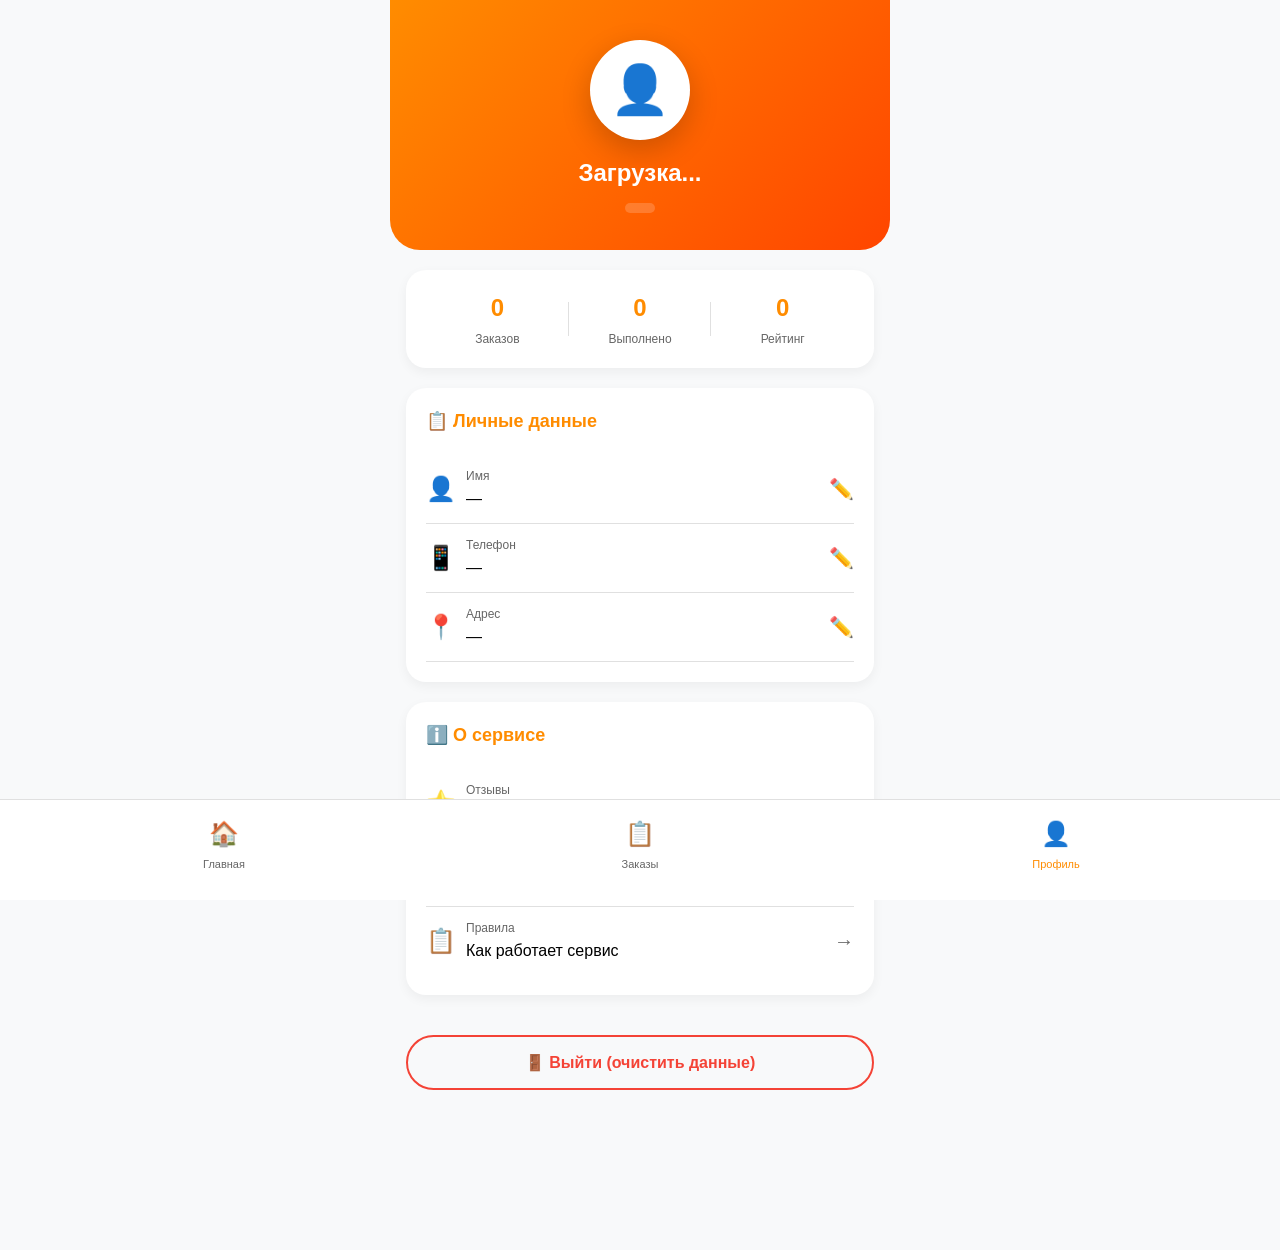
==== profile.html @ 03dd09f0 "Update profile.html" ====
<!DOCTYPE html>
<html lang="ru">
<head>
    <meta charset="UTF-8">
    <meta name="viewport" content="width=device-width, initial-scale=1.0, maximum-scale=1.0, user-scalable=no, viewport-fit=cover">
    <title>Профиль - УНЧ</title>
    
    <!-- PWA мета-теги -->
    <meta name="apple-mobile-web-app-capable" content="yes">
    <meta name="apple-mobile-web-app-status-bar-style" content="black-translucent">
    <meta name="theme-color" content="#FF8C00">
    
    <!-- Иконки -->
    <link rel="apple-touch-icon" href="icons/icon-192.png">
    <link rel="icon" type="image/png" sizes="192x192" href="icons/icon-192.png">
    
    <!-- Стили -->
    <link rel="stylesheet" href="css/style.css">
    
    <style>
        .profile-header {
            background: linear-gradient(135deg, var(--primary), var(--primary-dark));
            color: white;
            padding: 40px 20px 30px;
            text-align: center;
            margin: -16px -16px 20px -16px;
            border-bottom-left-radius: 30px;
            border-bottom-right-radius: 30px;
        }
        
        .profile-avatar-large {
            width: 100px;
            height: 100px;
            background: white;
            border-radius: 50%;
            display: flex;
            align-items: center;
            justify-content: center;
            font-size: 48px;
            margin: 0 auto 15px;
            box-shadow: 0 10px 30px rgba(0,0,0,0.2);
            color: var(--primary);
            font-weight: bold;
        }
        
        .profile-name-large {
            font-size: 24px;
            font-weight: 700;
            margin-bottom: 5px;
        }
        
        .profile-id-large {
            font-size: 16px;
            opacity: 0.9;
            background: rgba(255,255,255,0.2);
            display: inline-block;
            padding: 5px 15px;
            border-radius: 30px;
        }
        
        .profile-stats {
            display: flex;
            background: var(--card);
            border-radius: 20px;
            padding: 20px;
            margin: 20px 0;
            box-shadow: 0 4px 12px rgba(0,0,0,0.05);
        }
        
        .stat-item {
            flex: 1;
            text-align: center;
            position: relative;
        }
        
        .stat-item:not(:last-child)::after {
            content: '';
            position: absolute;
            right: 0;
            top: 20%;
            height: 60%;
            width: 1px;
            background: var(--border);
        }
        
        .stat-value {
            font-size: 24px;
            font-weight: 700;
            color: var(--primary);
            margin-bottom: 4px;
        }
        
        .stat-label {
            font-size: 12px;
            color: var(--text-secondary);
        }
        
        .info-section {
            background: var(--card);
            border-radius: 20px;
            padding: 20px;
            margin: 20px 0;
            box-shadow: 0 4px 12px rgba(0,0,0,0.05);
        }
        
        .section-title {
            font-size: 18px;
            font-weight: 600;
            margin-bottom: 20px;
            display: flex;
            align-items: center;
            gap: 8px;
            color: var(--primary);
        }
        
        .info-row {
            display: flex;
            align-items: center;
            padding: 12px 0;
            border-bottom: 1px solid var(--border);
            cursor: pointer;
            transition: background 0.2s;
        }
        
        .info-row:hover {
            background: rgba(255, 140, 0, 0.05);
        }
        
        .info-row:last-child {
            border-bottom: none;
        }
        
        .info-icon {
            width: 40px;
            font-size: 24px;
        }
        
        .info-content {
            flex: 1;
        }
        
        .info-label {
            font-size: 12px;
            color: var(--text-secondary);
            margin-bottom: 2px;
        }
        
        .info-value {
            font-size: 16px;
            font-weight: 500;
        }
        
        .info-arrow {
            color: var(--text-secondary);
            font-size: 20px;
            width: 30px;
            text-align: right;
        }
        
        .edit-input {
            display: none;
            margin-top: 15px;
            padding: 15px;
            background: rgba(255, 140, 0, 0.05);
            border-radius: 16px;
            animation: slideDown 0.3s;
        }
        
        .edit-input.active {
            display: block;
        }
        
        @keyframes slideDown {
            from { opacity: 0; transform: translateY(-10px); }
            to { opacity: 1; transform: translateY(0); }
        }
        
        .save-button {
            background: var(--primary);
            color: white;
            border: none;
            padding: 14px;
            border-radius: 16px;
            font-size: 16px;
            font-weight: 600;
            width: 100%;
            margin-top: 15px;
            cursor: pointer;
            transition: transform 0.2s;
        }
        
        .save-button:hover {
            transform: scale(1.02);
        }
        
        .save-button:active {
            transform: scale(0.98);
        }
        
        .save-button:disabled {
            opacity: 0.7;
            cursor: not-allowed;
        }
        
        .logout-button {
            background: transparent;
            color: #f44336;
            border: 2px solid #f44336;
            padding: 16px;
            border-radius: 30px;
            font-size: 16px;
            font-weight: 600;
            width: 100%;
            margin: 20px 0 80px;
            cursor: pointer;
            transition: all 0.2s;
        }
        
        .logout-button:hover {
            background: rgba(244, 67, 54, 0.1);
        }
        
        .logout-button:active {
            transform: scale(0.98);
        }
        
        .phone-note {
            font-size: 12px;
            color: var(--text-secondary);
            margin-top: 5px;
        }
        
        .success-message {
            background: #4CAF50;
            color: white;
            padding: 10px;
            border-radius: 12px;
            text-align: center;
            margin-top: 10px;
            animation: fadeIn 0.3s;
        }
        
        @keyframes fadeIn {
            from { opacity: 0; }
            to { opacity: 1; }
        }
    </style>
</head>
<body>
    <div class="app">
        <!-- Шапка профиля -->
        <div class="profile-header">
            <div class="profile-avatar-large" id="profileAvatarLarge">👤</div>
            <div class="profile-name-large" id="profileNameLarge">Загрузка...</div>
            <div class="profile-id-large" id="profileIdLarge"></div>
        </div>

        <!-- Статистика -->
        <div class="profile-stats">
            <div class="stat-item">
                <div class="stat-value" id="statOrders">0</div>
                <div class="stat-label">Заказов</div>
            </div>
            <div class="stat-item">
                <div class="stat-value" id="statCompleted">0</div>
                <div class="stat-label">Выполнено</div>
            </div>
            <div class="stat-item">
                <div class="stat-value" id="statRating">0</div>
                <div class="stat-label">Рейтинг</div>
            </div>
        </div>

        <!-- Личные данные -->
        <div class="info-section">
            <div class="section-title">
                <span>📋 Личные данные</span>
            </div>
            
            <!-- Имя -->
            <div class="info-row" onclick="editField('name')">
                <div class="info-icon">👤</div>
                <div class="info-content">
                    <div class="info-label">Имя</div>
                    <div class="info-value" id="displayName">—</div>
                </div>
                <div class="info-arrow">✏️</div>
            </div>
            <div class="edit-input" id="editName">
                <input type="text" class="form-input" id="inputName" placeholder="Введите имя">
                <div class="phone-note">Минимум 2 символа</div>
                <button class="save-button" onclick="saveField('name')">💾 Сохранить</button>
            </div>
            
            <!-- Телефон -->
            <div class="info-row" onclick="editField('phone')">
                <div class="info-icon">📱</div>
                <div class="info-content">
                    <div class="info-label">Телефон</div>
                    <div class="info-value" id="displayPhone">—</div>
                </div>
                <div class="info-arrow">✏️</div>
            </div>
            <div class="edit-input" id="editPhone">
                <input type="tel" class="form-input" id="inputPhone" placeholder="+7 (999) 123-45-67" oninput="formatPhone(this)">
                <div class="phone-note">10-11 цифр</div>
                <button class="save-button" onclick="saveField('phone')">💾 Сохранить</button>
            </div>
            
            <!-- Адрес -->
            <div class="info-row" onclick="editField('address')">
                <div class="info-icon">📍</div>
                <div class="info-content">
                    <div class="info-label">Адрес</div>
                    <div class="info-value" id="displayAddress">—</div>
                </div>
                <div class="info-arrow">✏️</div>
            </div>
            <div class="edit-input" id="editAddress">
                <input type="text" class="form-input" id="inputAddress" placeholder="12, 3, 4, 567">
                <div class="phone-note">дом, подъезд, этаж, квартира</div>
                <button class="save-button" onclick="saveField('address')">💾 Сохранить</button>
            </div>
        </div>

        <!-- Информация о сервисе -->
        <div class="info-section">
            <div class="section-title">
                <span>ℹ️ О сервисе</span>
            </div>
            
            <div class="info-row" onclick="window.location.href='reviews.html'">
                <div class="info-icon">⭐</div>
                <div class="info-content">
                    <div class="info-label">Отзывы</div>
                    <div class="info-value">Посмотреть отзывы клиентов</div>
                </div>
                <div class="info-arrow">→</div>
            </div>
            
            <div class="info-row" onclick="openSupport()">
                <div class="info-icon">📞</div>
                <div class="info-content">
                    <div class="info-label">Поддержка</div>
                    <div class="info-value">@ваш_админ</div>
                </div>
                <div class="info-arrow">→</div>
            </div>
            
            <div class="info-row" onclick="openRules()">
                <div class="info-icon">📋</div>
                <div class="info-content">
                    <div class="info-label">Правила</div>
                    <div class="info-value">Как работает сервис</div>
                </div>
                <div class="info-arrow">→</div>
            </div>
        </div>

        <!-- Кнопка выхода -->
        <button class="logout-button" onclick="logout()">
            🚪 Выйти (очистить данные)
        </button>
    </div>

    <!-- Нижняя навигация -->
    <div class="bottom-nav">
        <div class="nav-item" onclick="window.location.href='index.html'">
            <span class="nav-icon">🏠</span>
            <span class="nav-text">Главная</span>
        </div>
        <div class="nav-item" onclick="window.location.href='orders.html'">
            <span class="nav-icon">📋</span>
            <span class="nav-text">Заказы</span>
        </div>
        <div class="nav-item active" onclick="window.location.href='profile.html'">
            <span class="nav-icon">👤</span>
            <span class="nav-text">Профиль</span>
        </div>
    </div>

    <!-- Telegram WebApp -->
    <script src="https://telegram.org/js/telegram-web-app.js"></script>
    
    <!-- Скрипты -->
    <script src="js/db.js"></script>
    <script src="js/api.js"></script>
    <script>
        let userData = null;
        let editingField = null;

        // Инициализация Telegram
        const tg = window.Telegram?.WebApp;
        if (tg) {
            tg.expand();
            tg.ready();
        }

        // Загрузка при старте
        document.addEventListener('DOMContentLoaded', async () => {
            await loadUserData();
            await loadStats();
            updateUI();
        });

        async function loadUserData() {
            userData = await DB.getUser();
            
            if (!userData && tg?.initDataUnsafe?.user) {
                const tgUser = tg.initDataUnsafe.user;
                userData = {
                    user_id: tgUser.id,
                    name: tgUser.first_name + (tgUser.last_name ? ' ' + tgUser.last_name : ''),
                    username: tgUser.username,
                    phone: '',
                    address: '',
                    short_id: generateShortId()
                };
                await DB.saveUser(userData);
            }
        }

        function generateShortId() {
            const chars = 'ABCDEFGHIJKLMNOPQRSTUVWXYZ0123456789';
            let result = '';
            for (let i = 0; i < 4; i++) {
                result += chars.charAt(Math.floor(Math.random() * chars.length));
            }
            return result;
        }

        async function loadStats() {
            if (!userData) return;
            
            try {
                const orders = await API.getOrders(userData.user_id) || [];
                const completed = orders.filter(o => o.status === 'выполнен').length;
                
                document.getElementById('statOrders').textContent = orders.length;
                document.getElementById('statCompleted').textContent = completed;
                document.getElementById('statRating').textContent = '5.0';
            } catch (error) {
                console.error('Ошибка загрузки статистики:', error);
            }
        }

        function updateUI() {
            if (!userData) return;
            
            document.getElementById('profileNameLarge').textContent = userData.name || 'Пользователь';
            document.getElementById('profileIdLarge').textContent = userData.short_id ? `ID: ${userData.short_id}` : '';
            
            if (userData.name) {
                const words = userData.name.split(' ');
                let initials = '';
                for (let i = 0; i < Math.min(2, words.length); i++) {
                    if (words[i][0]) initials += words[i][0].toUpperCase();
                }
                document.getElementById('profileAvatarLarge').textContent = initials || '👤';
            }
            
            document.getElementById('displayName').textContent = userData.name || 'Не указано';
            document.getElementById('displayPhone').textContent = userData.phone || 'Не указано';
            document.getElementById('displayAddress').textContent = userData.address || 'Не указано';
            
            document.getElementById('inputName').value = userData.name || '';
            document.getElementById('inputPhone').value = userData.phone || '';
            document.getElementById('inputAddress').value = userData.address || '';
        }

        function editField(field) {
            if (editingField) {
                document.getElementById(`edit${capitalize(editingField)}`).classList.remove('active');
            }
            
            editingField = field;
            document.getElementById(`edit${capitalize(field)}`).classList.add('active');
        }

        function capitalize(str) {
            return str.charAt(0).toUpperCase() + str.slice(1);
        }

        async function saveField(field) {
            const input = document.getElementById(`input${capitalize(field)}`);
            const newValue = input.value.trim();
            
            // Валидация
            if (field === 'name' && newValue.length < 2) {
                alert('Имя должно содержать минимум 2 символа');
                return;
            }
            
            if (field === 'phone' && newValue) {
                const digits = newValue.replace(/\D/g, '');
                if (digits.length < 10) {
                    alert('Телефон должен содержать 10-11 цифр');
                    return;
                }
            }
            
            // Блокируем кнопку
            const saveButton = event.target;
            const originalText = saveButton.textContent;
            saveButton.textContent = '⏳ Сохранение...';
            saveButton.disabled = true;
            
            try {
                // Обновляем данные
                userData[field] = newValue;
                
                // Сохраняем в локальную БД
                await DB.saveUser(userData);
                
                // Пытаемся отправить на сервер (не ждем)
                API.updateUser(userData.user_id, {[field]: newValue})
                    .catch(e => console.log('Сервер недоступен'));
                
                // Показываем успех
                saveButton.textContent = '✅ Сохранено!';
                
                // Закрываем поле через секунду
                setTimeout(() => {
                    document.getElementById(`edit${capitalize(field)}`).classList.remove('active');
                    editingField = null;
                    updateUI();
                }, 1000);
                
            } catch (error) {
                console.error('Ошибка сохранения:', error);
                saveButton.textContent = '❌ Ошибка';
                
                setTimeout(() => {
                    saveButton.textContent = originalText;
                    saveButton.disabled = false;
                }, 2000);
            }
        }

        function formatPhone(input) {
            let value = input.value.replace(/\D/g, '');
            if (value.length > 0) {
                if (value.length <= 1) {
                    value = '+7';
                } else if (value.length <= 4) {
                    value = '+7 (' + value.slice(1, 4);
                } else if (value.length <= 7) {
                    value = '+7 (' + value.slice(1, 4) + ') ' + value.slice(4, 7);
                } else if (value.length <= 9) {
                    value = '+7 (' + value.slice(1, 4) + ') ' + value.slice(4, 7) + '-' + value.slice(7, 9);
                } else {
                    value = '+7 (' + value.slice(1, 4) + ') ' + value.slice(4, 7) + '-' + value.slice(7, 9) + '-' + value.slice(9, 11);
                }
                input.value = value;
            }
        }

        function openSupport() {
            alert('Поддержка: @ваш_админ');
        }

        function openRules() {
            alert('📋 Правила сервиса:\n\n' +
                  '• Заказы принимаются за 10 минут до времени\n' +
                  '• Минимальное время на подготовку - 10 минут\n' +
                  '• Отмена заказа - напишите @ваш_админ\n' +
                  '• Оплата после выполнения\n' +
                  '• Часы работы: будни 20:00-23:30, выходные 19:00-01:00');
        }

        async function logout() {
            if (confirm('Очистить все данные?')) {
                await DB.saveUser(null);
                window.location.href = 'index.html';
            }
        }
    </script>
</body>
</html>
---- css/style.css ----
* {
    margin: 0;
    padding: 0;
    box-sizing: border-box;
}

:root {
    --primary: #FF8C00;
    --primary-dark: #FF4500;
    --bg: #f8f9fa;
    --card: #ffffff;
    --text: #000000;
    --text-secondary: #666666;
    --border: #e0e0e0;
}

body {
    font-family: -apple-system, BlinkMacSystemFont, 'Segoe UI', Roboto, Helvetica, Arial, sans-serif;
    background: var(--bg);
    color: var(--text);
    -webkit-font-smoothing: antialiased;
    -moz-osx-font-smoothing: grayscale;
    line-height: 1.5;
}

.app {
    max-width: 500px;
    margin: 0 auto;
    padding: 16px;
    padding-bottom: 80px;
    min-height: 100vh;
}

/* Шапка */
.header {
    display: flex;
    justify-content: space-between;
    align-items: center;
    margin-bottom: 20px;
}

.header-title {
    font-size: 28px;
    font-weight: 700;
    background: linear-gradient(135deg, var(--primary), var(--primary-dark));
    -webkit-background-clip: text;
    -webkit-text-fill-color: transparent;
}

.header-close {
    font-size: 24px;
    color: var(--text-secondary);
    padding: 8px;
    cursor: pointer;
}

/* Карточка профиля */
.profile-card {
    background: var(--card);
    border-radius: 20px;
    padding: 16px;
    margin-bottom: 20px;
    display: flex;
    align-items: center;
    gap: 16px;
    box-shadow: 0 4px 12px rgba(0,0,0,0.05);
    cursor: pointer;
    transition: transform 0.2s;
}

.profile-card:active {
    transform: scale(0.99);
}

.profile-avatar {
    width: 56px;
    height: 56px;
    background: linear-gradient(135deg, var(--primary), var(--primary-dark));
    border-radius: 50%;
    display: flex;
    align-items: center;
    justify-content: center;
    font-size: 28px;
    color: white;
}

.profile-info {
    flex: 1;
}

.profile-name {
    font-size: 18px;
    font-weight: 600;
    margin-bottom: 4px;
}

.profile-phone {
    font-size: 14px;
    color: var(--text-secondary);
}

.profile-arrow {
    font-size: 24px;
    color: var(--text-secondary);
}

/* Баланс */
.balance-card {
    background: linear-gradient(135deg, var(--primary), var(--primary-dark));
    border-radius: 20px;
    padding: 20px;
    margin-bottom: 20px;
    display: flex;
    justify-content: space-around;
    color: white;
    box-shadow: 0 8px 20px rgba(255, 140, 0, 0.3);
}

.balance-item {
    text-align: center;
}

.balance-label {
    font-size: 13px;
    opacity: 0.9;
    margin-bottom: 4px;
}

.balance-value {
    font-size: 24px;
    font-weight: 700;
}

/* Главная кнопка */
.main-button {
    width: 100%;
    background: linear-gradient(135deg, var(--primary), var(--primary-dark));
    color: white;
    border: none;
    border-radius: 30px;
    padding: 20px;
    font-size: 20px;
    font-weight: 700;
    display: flex;
    align-items: center;
    justify-content: center;
    gap: 12px;
    margin-bottom: 20px;
    cursor: pointer;
    box-shadow: 0 8px 20px rgba(255, 140, 0, 0.3);
    transition: transform 0.2s;
}

.main-button:active {
    transform: scale(0.98);
}

.main-button-icon {
    font-size: 28px;
}

/* Сетка меню */
.menu-grid {
    display: grid;
    grid-template-columns: repeat(3, 1fr);
    gap: 12px;
    margin-bottom: 20px;
}

.menu-item {
    background: var(--card);
    padding: 20px 8px;
    border-radius: 16px;
    text-align: center;
    box-shadow: 0 4px 12px rgba(0,0,0,0.05);
    cursor: pointer;
    transition: all 0.2s;
    position: relative;
}

.menu-item:active {
    transform: scale(0.96);
    background: rgba(255, 140, 0, 0.05);
}

.menu-icon {
    font-size: 28px;
    display: block;
    margin-bottom: 8px;
}

.menu-text {
    font-size: 13px;
    font-weight: 500;
}

.menu-badge {
    position: absolute;
    top: 8px;
    right: 8px;
    background: var(--primary-dark);
    color: white;
    font-size: 11px;
    padding: 2px 6px;
    border-radius: 12px;
    min-width: 20px;
}

.menu-rating {
    position: absolute;
    top: 8px;
    right: 8px;
    background: #FFD700;
    color: #000;
    font-size: 11px;
    font-weight: 700;
    padding: 2px 6px;
    border-radius: 12px;
}

/* Информационная карточка */
.info-card {
    background: var(--card);
    border-radius: 20px;
    padding: 16px;
    box-shadow: 0 4px 12px rgba(0,0,0,0.05);
}

.info-row {
    display: flex;
    justify-content: space-between;
    padding: 12px 0;
    border-bottom: 1px solid var(--border);
}

.info-row:last-child {
    border-bottom: none;
}

.info-price {
    font-weight: 600;
    color: var(--primary);
}

/* Нижняя навигация */
.bottom-nav {
    position: fixed;
    bottom: 0;
    left: 0;
    right: 0;
    background: var(--card);
    display: flex;
    padding: 8px 16px 20px;
    border-top: 1px solid var(--border);
    backdrop-filter: blur(10px);
    z-index: 100;
}

.nav-item {
    flex: 1;
    display: flex;
    flex-direction: column;
    align-items: center;
    gap: 4px;
    color: var(--text-secondary);
    font-size: 11px;
    cursor: pointer;
    padding: 8px 0;
}

.nav-item.active {
    color: var(--primary);
}

.nav-icon {
    font-size: 24px;
}

/* Баннер установки */
.install-banner {
    position: fixed;
    bottom: 80px;
    left: 16px;
    right: 16px;
    background: var(--card);
    border-radius: 30px;
    padding: 16px;
    box-shadow: 0 8px 30px rgba(0,0,0,0.2);
    display: flex;
    align-items: center;
    gap: 12px;
    z-index: 1000;
    animation: slideUp 0.3s;
    border: 1px solid var(--border);
}

.install-icon {
    width: 50px;
    height: 50px;
    background: linear-gradient(135deg, var(--primary), var(--primary-dark));
    border-radius: 12px;
    display: flex;
    align-items: center;
    justify-content: center;
    font-size: 28px;
    color: white;
}

.install-text {
    flex: 1;
}

.install-title {
    font-weight: 600;
    margin-bottom: 2px;
}

.install-subtitle {
    font-size: 12px;
    color: var(--text-secondary);
}

.install-button {
    background: var(--primary);
    color: white;
    border: none;
    padding: 10px 20px;
    border-radius: 30px;
    font-weight: 600;
    cursor: pointer;
}

/* Анимации */
@keyframes slideUp {
    from { transform: translateY(100px); opacity: 0; }
    to { transform: translateY(0); opacity: 1; }
}

@keyframes spin {
    to { transform: rotate(360deg); }
}

/* Загрузка */
.loading {
    text-align: center;
    padding: 40px;
    color: var(--text-secondary);
}

.spinner {
    width: 40px;
    height: 40px;
    border: 4px solid rgba(255, 140, 0, 0.1);
    border-top-color: var(--primary);
    border-radius: 50%;
    animation: spin 1s linear infinite;
    margin: 20px auto;
}

/* Формы */
.form-group {
    margin-bottom: 20px;
}

.form-label {
    display: block;
    font-size: 14px;
    font-weight: 600;
    margin-bottom: 8px;
    color: var(--text-secondary);
}

.form-input {
    width: 100%;
    padding: 16px;
    background: var(--card);
    border: 2px solid var(--border);
    border-radius: 16px;
    font-size: 16px;
    transition: border-color 0.2s;
}

.form-input:focus {
    outline: none;
    border-color: var(--primary);
}

/* Кнопки */
.button {
    width: 100%;
    padding: 18px;
    border: none;
    border-radius: 30px;
    font-size: 18px;
    font-weight: 600;
    margin: 10px 0;
    cursor: pointer;
    transition: transform 0.2s;
}

.button-primary {
    background: linear-gradient(135deg, var(--primary), var(--primary-dark));
    color: white;
    box-shadow: 0 8px 20px rgba(255, 140, 0, 0.3);
}

.button-primary:active {
    transform: scale(0.98);
}

.button-secondary {
    background: transparent;
    border: 2px solid var(--primary);
    color: var(--primary);
}

/* Карточки заказов */
.order-card {
    background: var(--card);
    border-radius: 20px;
    padding: 16px;
    margin-bottom: 12px;
    box-shadow: 0 4px 12px rgba(0,0,0,0.05);
    cursor: pointer;
}

.order-header {
    display: flex;
    justify-content: space-between;
    align-items: center;
    margin-bottom: 12px;
}

.order-number {
    font-size: 16px;
    font-weight: 700;
    color: var(--primary);
}

.order-status {
    padding: 4px 12px;
    border-radius: 30px;
    font-size: 12px;
    font-weight: 600;
}

.status-new {
    background: var(--primary);
    color: white;
}

.status-completed {
    background: #4CAF50;
    color: white;
}

.status-cancelled {
    background: #f44336;
    color: white;
}

.order-details {
    font-size: 14px;
    color: var(--text-secondary);
    line-height: 1.6;
}

.order-price {
    font-weight: 700;
    color: var(--primary);
}
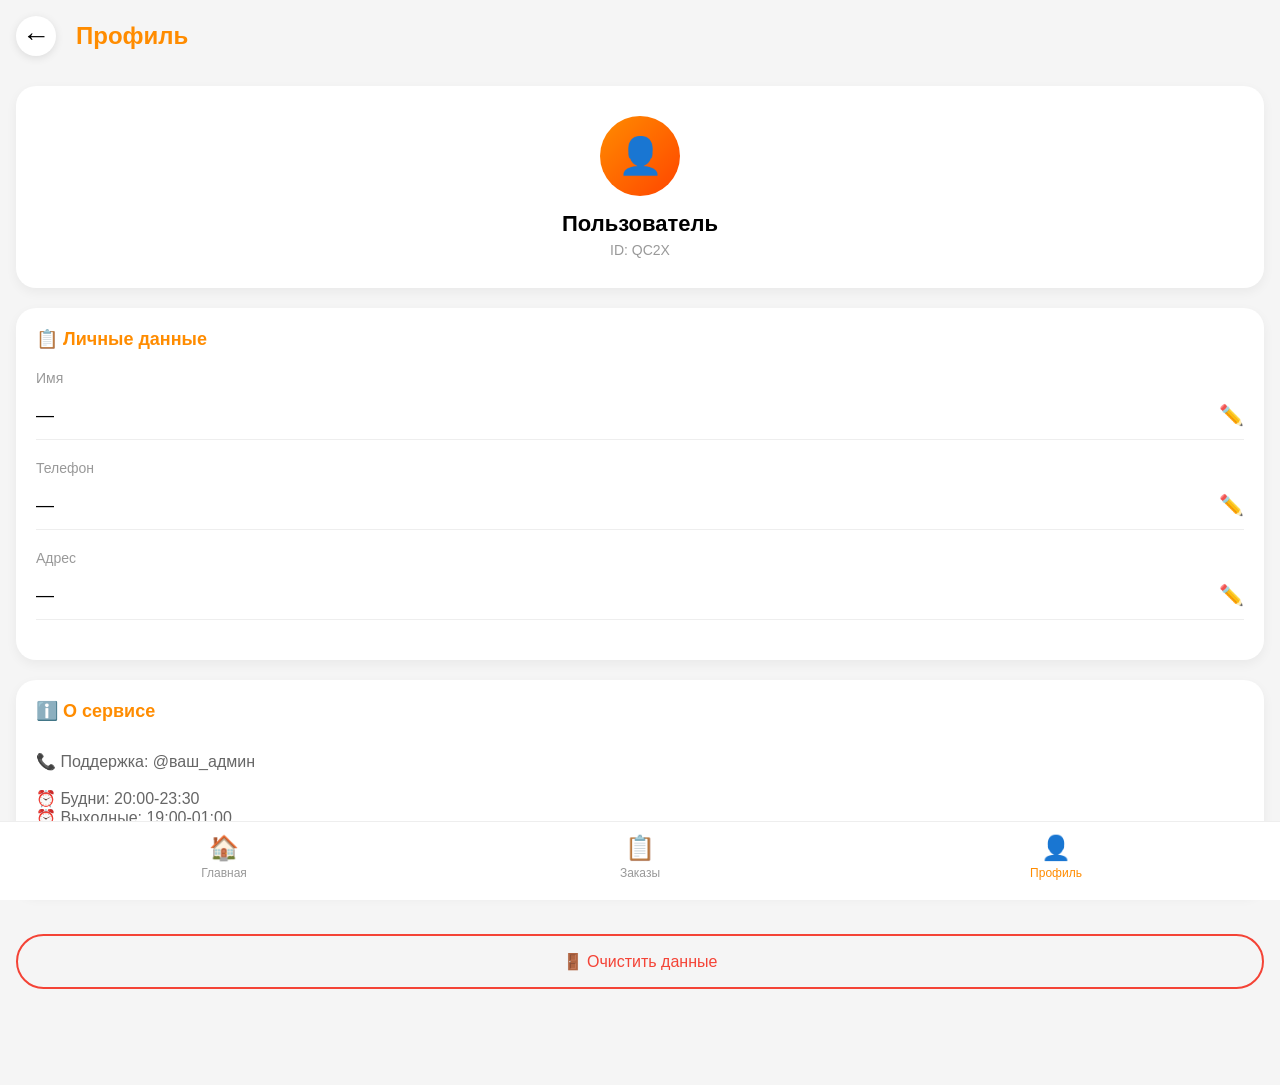
==== commit c32432fe: "Update profile.html" ====
--- a/profile.html
+++ b/profile.html
@@ -2,425 +2,315 @@
 <html lang="ru">
 <head>
     <meta charset="UTF-8">
-    <meta name="viewport" content="width=device-width, initial-scale=1.0, maximum-scale=1.0, user-scalable=no, viewport-fit=cover">
+    <meta name="viewport" content="width=device-width, initial-scale=1.0, maximum-scale=1.0, user-scalable=no">
     <title>Профиль - УНЧ</title>
-    
-    <!-- PWA мета-теги -->
-    <meta name="apple-mobile-web-app-capable" content="yes">
-    <meta name="apple-mobile-web-app-status-bar-style" content="black-translucent">
-    <meta name="theme-color" content="#FF8C00">
-    
-    <!-- Иконки -->
-    <link rel="apple-touch-icon" href="icons/icon-192.png">
-    <link rel="icon" type="image/png" sizes="192x192" href="icons/icon-192.png">
-    
-    <!-- Стили -->
-    <link rel="stylesheet" href="css/style.css">
-    
     <style>
-        .profile-header {
-            background: linear-gradient(135deg, var(--primary), var(--primary-dark));
-            color: white;
-            padding: 40px 20px 30px;
+        * {
+            margin: 0;
+            padding: 0;
+            box-sizing: border-box;
+        }
+        
+        body {
+            font-family: -apple-system, BlinkMacSystemFont, 'Segoe UI', Roboto, sans-serif;
+            background: #f5f5f5;
+            padding: 16px;
+        }
+        
+        .header {
+            display: flex;
+            align-items: center;
+            gap: 20px;
+            margin-bottom: 30px;
+        }
+        
+        .back-button {
+            font-size: 28px;
+            cursor: pointer;
+            width: 40px;
+            height: 40px;
+            display: flex;
+            align-items: center;
+            justify-content: center;
+            background: white;
+            border-radius: 50%;
+            box-shadow: 0 2px 8px rgba(0,0,0,0.1);
+        }
+        
+        .header-title {
+            font-size: 24px;
+            font-weight: 600;
+            color: #FF8C00;
+        }
+        
+        .profile-card {
+            background: white;
+            border-radius: 20px;
+            padding: 30px 20px;
             text-align: center;
-            margin: -16px -16px 20px -16px;
-            border-bottom-left-radius: 30px;
-            border-bottom-right-radius: 30px;
-        }
-        
-        .profile-avatar-large {
-            width: 100px;
-            height: 100px;
-            background: white;
+            margin-bottom: 20px;
+            box-shadow: 0 4px 12px rgba(0,0,0,0.05);
+        }
+        
+        .avatar {
+            width: 80px;
+            height: 80px;
+            background: linear-gradient(135deg, #FF8C00, #FF4500);
             border-radius: 50%;
             display: flex;
             align-items: center;
             justify-content: center;
-            font-size: 48px;
+            font-size: 36px;
+            color: white;
             margin: 0 auto 15px;
-            box-shadow: 0 10px 30px rgba(0,0,0,0.2);
-            color: var(--primary);
-            font-weight: bold;
-        }
-        
-        .profile-name-large {
-            font-size: 24px;
-            font-weight: 700;
+        }
+        
+        .name {
+            font-size: 22px;
+            font-weight: 600;
             margin-bottom: 5px;
         }
         
-        .profile-id-large {
-            font-size: 16px;
-            opacity: 0.9;
-            background: rgba(255,255,255,0.2);
-            display: inline-block;
-            padding: 5px 15px;
-            border-radius: 30px;
-        }
-        
-        .profile-stats {
-            display: flex;
-            background: var(--card);
+        .id {
+            color: #999;
+            font-size: 14px;
+        }
+        
+        .section {
+            background: white;
             border-radius: 20px;
             padding: 20px;
-            margin: 20px 0;
-            box-shadow: 0 4px 12px rgba(0,0,0,0.05);
-        }
-        
-        .stat-item {
-            flex: 1;
-            text-align: center;
-            position: relative;
-        }
-        
-        .stat-item:not(:last-child)::after {
-            content: '';
-            position: absolute;
-            right: 0;
-            top: 20%;
-            height: 60%;
-            width: 1px;
-            background: var(--border);
-        }
-        
-        .stat-value {
-            font-size: 24px;
-            font-weight: 700;
-            color: var(--primary);
-            margin-bottom: 4px;
-        }
-        
-        .stat-label {
-            font-size: 12px;
-            color: var(--text-secondary);
-        }
-        
-        .info-section {
-            background: var(--card);
-            border-radius: 20px;
-            padding: 20px;
-            margin: 20px 0;
+            margin-bottom: 20px;
             box-shadow: 0 4px 12px rgba(0,0,0,0.05);
         }
         
         .section-title {
             font-size: 18px;
             font-weight: 600;
+            color: #FF8C00;
             margin-bottom: 20px;
+        }
+        
+        .field {
+            margin-bottom: 20px;
+        }
+        
+        .field-label {
+            font-size: 14px;
+            color: #999;
+            margin-bottom: 5px;
+        }
+        
+        .field-value {
+            font-size: 18px;
+            font-weight: 500;
             display: flex;
-            align-items: center;
-            gap: 8px;
-            color: var(--primary);
-        }
-        
-        .info-row {
-            display: flex;
+            justify-content: space-between;
             align-items: center;
             padding: 12px 0;
-            border-bottom: 1px solid var(--border);
+            border-bottom: 1px solid #eee;
             cursor: pointer;
-            transition: background 0.2s;
-        }
-        
-        .info-row:hover {
-            background: rgba(255, 140, 0, 0.05);
-        }
-        
-        .info-row:last-child {
-            border-bottom: none;
-        }
-        
-        .info-icon {
-            width: 40px;
-            font-size: 24px;
-        }
-        
-        .info-content {
-            flex: 1;
-        }
-        
-        .info-label {
-            font-size: 12px;
-            color: var(--text-secondary);
-            margin-bottom: 2px;
-        }
-        
-        .info-value {
-            font-size: 16px;
-            font-weight: 500;
-        }
-        
-        .info-arrow {
-            color: var(--text-secondary);
+        }
+        
+        .field-value:active {
+            background: rgba(255,140,0,0.05);
+        }
+        
+        .edit-icon {
+            color: #FF8C00;
             font-size: 20px;
-            width: 30px;
-            text-align: right;
-        }
-        
-        .edit-input {
+        }
+        
+        .edit-form {
             display: none;
             margin-top: 15px;
             padding: 15px;
-            background: rgba(255, 140, 0, 0.05);
+            background: #f9f9f9;
             border-radius: 16px;
-            animation: slideDown 0.3s;
-        }
-        
-        .edit-input.active {
+        }
+        
+        .edit-form.active {
             display: block;
         }
         
-        @keyframes slideDown {
-            from { opacity: 0; transform: translateY(-10px); }
-            to { opacity: 1; transform: translateY(0); }
-        }
-        
-        .save-button {
-            background: var(--primary);
+        input {
+            width: 100%;
+            padding: 15px;
+            border: 2px solid #ddd;
+            border-radius: 12px;
+            font-size: 16px;
+            margin-bottom: 15px;
+        }
+        
+        input:focus {
+            outline: none;
+            border-color: #FF8C00;
+        }
+        
+        .save-btn {
+            width: 100%;
+            padding: 15px;
+            background: #FF8C00;
             color: white;
             border: none;
-            padding: 14px;
-            border-radius: 16px;
+            border-radius: 12px;
             font-size: 16px;
             font-weight: 600;
-            width: 100%;
-            margin-top: 15px;
             cursor: pointer;
-            transition: transform 0.2s;
-        }
-        
-        .save-button:hover {
-            transform: scale(1.02);
-        }
-        
-        .save-button:active {
+        }
+        
+        .save-btn:active {
             transform: scale(0.98);
         }
         
-        .save-button:disabled {
-            opacity: 0.7;
+        .save-btn:disabled {
+            opacity: 0.5;
             cursor: not-allowed;
         }
         
-        .logout-button {
-            background: transparent;
-            color: #f44336;
-            border: 2px solid #f44336;
-            padding: 16px;
-            border-radius: 30px;
-            font-size: 16px;
-            font-weight: 600;
-            width: 100%;
-            margin: 20px 0 80px;
-            cursor: pointer;
-            transition: all 0.2s;
-        }
-        
-        .logout-button:hover {
-            background: rgba(244, 67, 54, 0.1);
-        }
-        
-        .logout-button:active {
-            transform: scale(0.98);
-        }
-        
-        .phone-note {
+        .bottom-nav {
+            position: fixed;
+            bottom: 0;
+            left: 0;
+            right: 0;
+            background: white;
+            display: flex;
+            padding: 12px 16px 20px;
+            border-top: 1px solid #eee;
+        }
+        
+        .nav-item {
+            flex: 1;
+            text-align: center;
+            color: #999;
+            text-decoration: none;
             font-size: 12px;
-            color: var(--text-secondary);
-            margin-top: 5px;
-        }
-        
-        .success-message {
-            background: #4CAF50;
-            color: white;
-            padding: 10px;
-            border-radius: 12px;
-            text-align: center;
-            margin-top: 10px;
-            animation: fadeIn 0.3s;
-        }
-        
-        @keyframes fadeIn {
-            from { opacity: 0; }
-            to { opacity: 1; }
+        }
+        
+        .nav-item.active {
+            color: #FF8C00;
+        }
+        
+        .nav-icon {
+            font-size: 24px;
+            display: block;
+            margin-bottom: 4px;
         }
     </style>
 </head>
 <body>
-    <div class="app">
-        <!-- Шапка профиля -->
-        <div class="profile-header">
-            <div class="profile-avatar-large" id="profileAvatarLarge">👤</div>
-            <div class="profile-name-large" id="profileNameLarge">Загрузка...</div>
-            <div class="profile-id-large" id="profileIdLarge"></div>
-        </div>
-
-        <!-- Статистика -->
-        <div class="profile-stats">
-            <div class="stat-item">
-                <div class="stat-value" id="statOrders">0</div>
-                <div class="stat-label">Заказов</div>
-            </div>
-            <div class="stat-item">
-                <div class="stat-value" id="statCompleted">0</div>
-                <div class="stat-label">Выполнено</div>
-            </div>
-            <div class="stat-item">
-                <div class="stat-value" id="statRating">0</div>
-                <div class="stat-label">Рейтинг</div>
-            </div>
-        </div>
-
-        <!-- Личные данные -->
-        <div class="info-section">
-            <div class="section-title">
-                <span>📋 Личные данные</span>
-            </div>
-            
-            <!-- Имя -->
-            <div class="info-row" onclick="editField('name')">
-                <div class="info-icon">👤</div>
-                <div class="info-content">
-                    <div class="info-label">Имя</div>
-                    <div class="info-value" id="displayName">—</div>
-                </div>
-                <div class="info-arrow">✏️</div>
-            </div>
-            <div class="edit-input" id="editName">
-                <input type="text" class="form-input" id="inputName" placeholder="Введите имя">
-                <div class="phone-note">Минимум 2 символа</div>
-                <button class="save-button" onclick="saveField('name')">💾 Сохранить</button>
-            </div>
-            
-            <!-- Телефон -->
-            <div class="info-row" onclick="editField('phone')">
-                <div class="info-icon">📱</div>
-                <div class="info-content">
-                    <div class="info-label">Телефон</div>
-                    <div class="info-value" id="displayPhone">—</div>
-                </div>
-                <div class="info-arrow">✏️</div>
-            </div>
-            <div class="edit-input" id="editPhone">
-                <input type="tel" class="form-input" id="inputPhone" placeholder="+7 (999) 123-45-67" oninput="formatPhone(this)">
-                <div class="phone-note">10-11 цифр</div>
-                <button class="save-button" onclick="saveField('phone')">💾 Сохранить</button>
-            </div>
-            
-            <!-- Адрес -->
-            <div class="info-row" onclick="editField('address')">
-                <div class="info-icon">📍</div>
-                <div class="info-content">
-                    <div class="info-label">Адрес</div>
-                    <div class="info-value" id="displayAddress">—</div>
-                </div>
-                <div class="info-arrow">✏️</div>
-            </div>
-            <div class="edit-input" id="editAddress">
-                <input type="text" class="form-input" id="inputAddress" placeholder="12, 3, 4, 567">
-                <div class="phone-note">дом, подъезд, этаж, квартира</div>
-                <button class="save-button" onclick="saveField('address')">💾 Сохранить</button>
-            </div>
-        </div>
-
-        <!-- Информация о сервисе -->
-        <div class="info-section">
-            <div class="section-title">
-                <span>ℹ️ О сервисе</span>
-            </div>
-            
-            <div class="info-row" onclick="window.location.href='reviews.html'">
-                <div class="info-icon">⭐</div>
-                <div class="info-content">
-                    <div class="info-label">Отзывы</div>
-                    <div class="info-value">Посмотреть отзывы клиентов</div>
-                </div>
-                <div class="info-arrow">→</div>
-            </div>
-            
-            <div class="info-row" onclick="openSupport()">
-                <div class="info-icon">📞</div>
-                <div class="info-content">
-                    <div class="info-label">Поддержка</div>
-                    <div class="info-value">@ваш_админ</div>
-                </div>
-                <div class="info-arrow">→</div>
-            </div>
-            
-            <div class="info-row" onclick="openRules()">
-                <div class="info-icon">📋</div>
-                <div class="info-content">
-                    <div class="info-label">Правила</div>
-                    <div class="info-value">Как работает сервис</div>
-                </div>
-                <div class="info-arrow">→</div>
-            </div>
-        </div>
-
-        <!-- Кнопка выхода -->
-        <button class="logout-button" onclick="logout()">
-            🚪 Выйти (очистить данные)
-        </button>
+    <div class="header">
+        <div class="back-button" onclick="history.back()">←</div>
+        <div class="header-title">Профиль</div>
     </div>
 
-    <!-- Нижняя навигация -->
+    <div class="profile-card">
+        <div class="avatar" id="avatar">👤</div>
+        <div class="name" id="displayName">Загрузка...</div>
+        <div class="id" id="displayId"></div>
+    </div>
+
+    <div class="section">
+        <div class="section-title">📋 Личные данные</div>
+        
+        <!-- Имя -->
+        <div class="field">
+            <div class="field-label">Имя</div>
+            <div class="field-value" onclick="editField('name')">
+                <span id="nameValue">—</span>
+                <span class="edit-icon">✏️</span>
+            </div>
+            <div class="edit-form" id="editName">
+                <input type="text" id="inputName" placeholder="Введите имя">
+                <button class="save-btn" onclick="saveField('name')">Сохранить</button>
+            </div>
+        </div>
+        
+        <!-- Телефон -->
+        <div class="field">
+            <div class="field-label">Телефон</div>
+            <div class="field-value" onclick="editField('phone')">
+                <span id="phoneValue">—</span>
+                <span class="edit-icon">✏️</span>
+            </div>
+            <div class="edit-form" id="editPhone">
+                <input type="tel" id="inputPhone" placeholder="+7 (999) 123-45-67">
+                <button class="save-btn" onclick="saveField('phone')">Сохранить</button>
+            </div>
+        </div>
+        
+        <!-- Адрес -->
+        <div class="field">
+            <div class="field-label">Адрес</div>
+            <div class="field-value" onclick="editField('address')">
+                <span id="addressValue">—</span>
+                <span class="edit-icon">✏️</span>
+            </div>
+            <div class="edit-form" id="editAddress">
+                <input type="text" id="inputAddress" placeholder="12, 3, 4, 567">
+                <button class="save-btn" onclick="saveField('address')">Сохранить</button>
+            </div>
+        </div>
+    </div>
+
+    <div class="section">
+        <div class="section-title">ℹ️ О сервисе</div>
+        <div style="padding: 10px 0; color: #666;">
+            📞 Поддержка: @ваш_админ<br><br>
+            ⏰ Будни: 20:00-23:30<br>
+            ⏰ Выходные: 19:00-01:00<br><br>
+            💰 1 пакет = 100₽, далее +25₽
+        </div>
+    </div>
+
+    <button onclick="logout()" style="width:100%; padding:16px; background:transparent; border:2px solid #f44336; color:#f44336; border-radius:30px; font-size:16px; margin:20px 0 80px; cursor:pointer;">
+        🚪 Очистить данные
+    </button>
+
     <div class="bottom-nav">
         <div class="nav-item" onclick="window.location.href='index.html'">
             <span class="nav-icon">🏠</span>
-            <span class="nav-text">Главная</span>
+            Главная
         </div>
         <div class="nav-item" onclick="window.location.href='orders.html'">
             <span class="nav-icon">📋</span>
-            <span class="nav-text">Заказы</span>
+            Заказы
         </div>
         <div class="nav-item active" onclick="window.location.href='profile.html'">
             <span class="nav-icon">👤</span>
-            <span class="nav-text">Профиль</span>
+            Профиль
         </div>
     </div>
 
-    <!-- Telegram WebApp -->
-    <script src="https://telegram.org/js/telegram-web-app.js"></script>
-    
-    <!-- Скрипты -->
-    <script src="js/db.js"></script>
-    <script src="js/api.js"></script>
     <script>
-        let userData = null;
+        // Простое хранилище
+        let userData = {
+            name: '',
+            phone: '',
+            address: '',
+            short_id: 'ABC1'
+        };
+        
         let editingField = null;
 
-        // Инициализация Telegram
-        const tg = window.Telegram?.WebApp;
-        if (tg) {
-            tg.expand();
-            tg.ready();
-        }
-
         // Загрузка при старте
-        document.addEventListener('DOMContentLoaded', async () => {
-            await loadUserData();
-            await loadStats();
+        document.addEventListener('DOMContentLoaded', () => {
+            loadUserData();
             updateUI();
         });
 
-        async function loadUserData() {
-            userData = await DB.getUser();
-            
-            if (!userData && tg?.initDataUnsafe?.user) {
-                const tgUser = tg.initDataUnsafe.user;
-                userData = {
-                    user_id: tgUser.id,
-                    name: tgUser.first_name + (tgUser.last_name ? ' ' + tgUser.last_name : ''),
-                    username: tgUser.username,
-                    phone: '',
-                    address: '',
-                    short_id: generateShortId()
-                };
-                await DB.saveUser(userData);
-            }
-        }
-
-        function generateShortId() {
+        function loadUserData() {
+            const saved = localStorage.getItem('userProfile');
+            if (saved) {
+                userData = JSON.parse(saved);
+            } else {
+                // Генерируем ID если нет
+                userData.short_id = generateId();
+                saveUserData();
+            }
+        }
+
+        function generateId() {
             const chars = 'ABCDEFGHIJKLMNOPQRSTUVWXYZ0123456789';
             let result = '';
             for (let i = 0; i < 4; i++) {
@@ -429,40 +319,28 @@
             return result;
         }
 
-        async function loadStats() {
-            if (!userData) return;
-            
-            try {
-                const orders = await API.getOrders(userData.user_id) || [];
-                const completed = orders.filter(o => o.status === 'выполнен').length;
-                
-                document.getElementById('statOrders').textContent = orders.length;
-                document.getElementById('statCompleted').textContent = completed;
-                document.getElementById('statRating').textContent = '5.0';
-            } catch (error) {
-                console.error('Ошибка загрузки статистики:', error);
-            }
+        function saveUserData() {
+            localStorage.setItem('userProfile', JSON.stringify(userData));
         }
 
         function updateUI() {
-            if (!userData) return;
-            
-            document.getElementById('profileNameLarge').textContent = userData.name || 'Пользователь';
-            document.getElementById('profileIdLarge').textContent = userData.short_id ? `ID: ${userData.short_id}` : '';
-            
+            document.getElementById('displayName').textContent = userData.name || 'Пользователь';
+            document.getElementById('displayId').textContent = userData.short_id ? `ID: ${userData.short_id}` : '';
+            document.getElementById('nameValue').textContent = userData.name || '—';
+            document.getElementById('phoneValue').textContent = userData.phone || '—';
+            document.getElementById('addressValue').textContent = userData.address || '—';
+            
+            // Аватар
             if (userData.name) {
                 const words = userData.name.split(' ');
                 let initials = '';
                 for (let i = 0; i < Math.min(2, words.length); i++) {
                     if (words[i][0]) initials += words[i][0].toUpperCase();
                 }
-                document.getElementById('profileAvatarLarge').textContent = initials || '👤';
-            }
-            
-            document.getElementById('displayName').textContent = userData.name || 'Не указано';
-            document.getElementById('displayPhone').textContent = userData.phone || 'Не указано';
-            document.getElementById('displayAddress').textContent = userData.address || 'Не указано';
-            
+                document.getElementById('avatar').textContent = initials || '👤';
+            }
+            
+            // Заполняем поля ввода
             document.getElementById('inputName').value = userData.name || '';
             document.getElementById('inputPhone').value = userData.phone || '';
             document.getElementById('inputAddress').value = userData.address || '';
@@ -481,7 +359,7 @@
             return str.charAt(0).toUpperCase() + str.slice(1);
         }
 
-        async function saveField(field) {
+        function saveField(field) {
             const input = document.getElementById(`input${capitalize(field)}`);
             const newValue = input.value.trim();
             
@@ -500,78 +378,39 @@
             }
             
             // Блокируем кнопку
-            const saveButton = event.target;
-            const originalText = saveButton.textContent;
-            saveButton.textContent = '⏳ Сохранение...';
-            saveButton.disabled = true;
-            
-            try {
-                // Обновляем данные
-                userData[field] = newValue;
-                
-                // Сохраняем в локальную БД
-                await DB.saveUser(userData);
-                
-                // Пытаемся отправить на сервер (не ждем)
-                API.updateUser(userData.user_id, {[field]: newValue})
-                    .catch(e => console.log('Сервер недоступен'));
-                
-                // Показываем успех
-                saveButton.textContent = '✅ Сохранено!';
-                
-                // Закрываем поле через секунду
-                setTimeout(() => {
-                    document.getElementById(`edit${capitalize(field)}`).classList.remove('active');
-                    editingField = null;
-                    updateUI();
-                }, 1000);
-                
-            } catch (error) {
-                console.error('Ошибка сохранения:', error);
-                saveButton.textContent = '❌ Ошибка';
-                
-                setTimeout(() => {
-                    saveButton.textContent = originalText;
-                    saveButton.disabled = false;
-                }, 2000);
-            }
-        }
-
-        function formatPhone(input) {
-            let value = input.value.replace(/\D/g, '');
-            if (value.length > 0) {
-                if (value.length <= 1) {
-                    value = '+7';
-                } else if (value.length <= 4) {
-                    value = '+7 (' + value.slice(1, 4);
-                } else if (value.length <= 7) {
-                    value = '+7 (' + value.slice(1, 4) + ') ' + value.slice(4, 7);
-                } else if (value.length <= 9) {
-                    value = '+7 (' + value.slice(1, 4) + ') ' + value.slice(4, 7) + '-' + value.slice(7, 9);
-                } else {
-                    value = '+7 (' + value.slice(1, 4) + ') ' + value.slice(4, 7) + '-' + value.slice(7, 9) + '-' + value.slice(9, 11);
-                }
-                input.value = value;
-            }
-        }
-
-        function openSupport() {
-            alert('Поддержка: @ваш_админ');
-        }
-
-        function openRules() {
-            alert('📋 Правила сервиса:\n\n' +
-                  '• Заказы принимаются за 10 минут до времени\n' +
-                  '• Минимальное время на подготовку - 10 минут\n' +
-                  '• Отмена заказа - напишите @ваш_админ\n' +
-                  '• Оплата после выполнения\n' +
-                  '• Часы работы: будни 20:00-23:30, выходные 19:00-01:00');
-        }
-
-        async function logout() {
+            const btn = event.target;
+            const originalText = btn.textContent;
+            btn.textContent = '⏳...';
+            btn.disabled = true;
+            
+            // Сохраняем
+            userData[field] = newValue;
+            saveUserData();
+            updateUI();
+            
+            // Показываем успех
+            btn.textContent = '✅ Готово!';
+            
+            setTimeout(() => {
+                // Закрываем форму
+                document.getElementById(`edit${capitalize(field)}`).classList.remove('active');
+                editingField = null;
+                btn.textContent = originalText;
+                btn.disabled = false;
+            }, 1000);
+        }
+
+        function logout() {
             if (confirm('Очистить все данные?')) {
-                await DB.saveUser(null);
-                window.location.href = 'index.html';
+                localStorage.removeItem('userProfile');
+                userData = {
+                    name: '',
+                    phone: '',
+                    address: '',
+                    short_id: generateId()
+                };
+                saveUserData();
+                updateUI();
             }
         }
     </script>
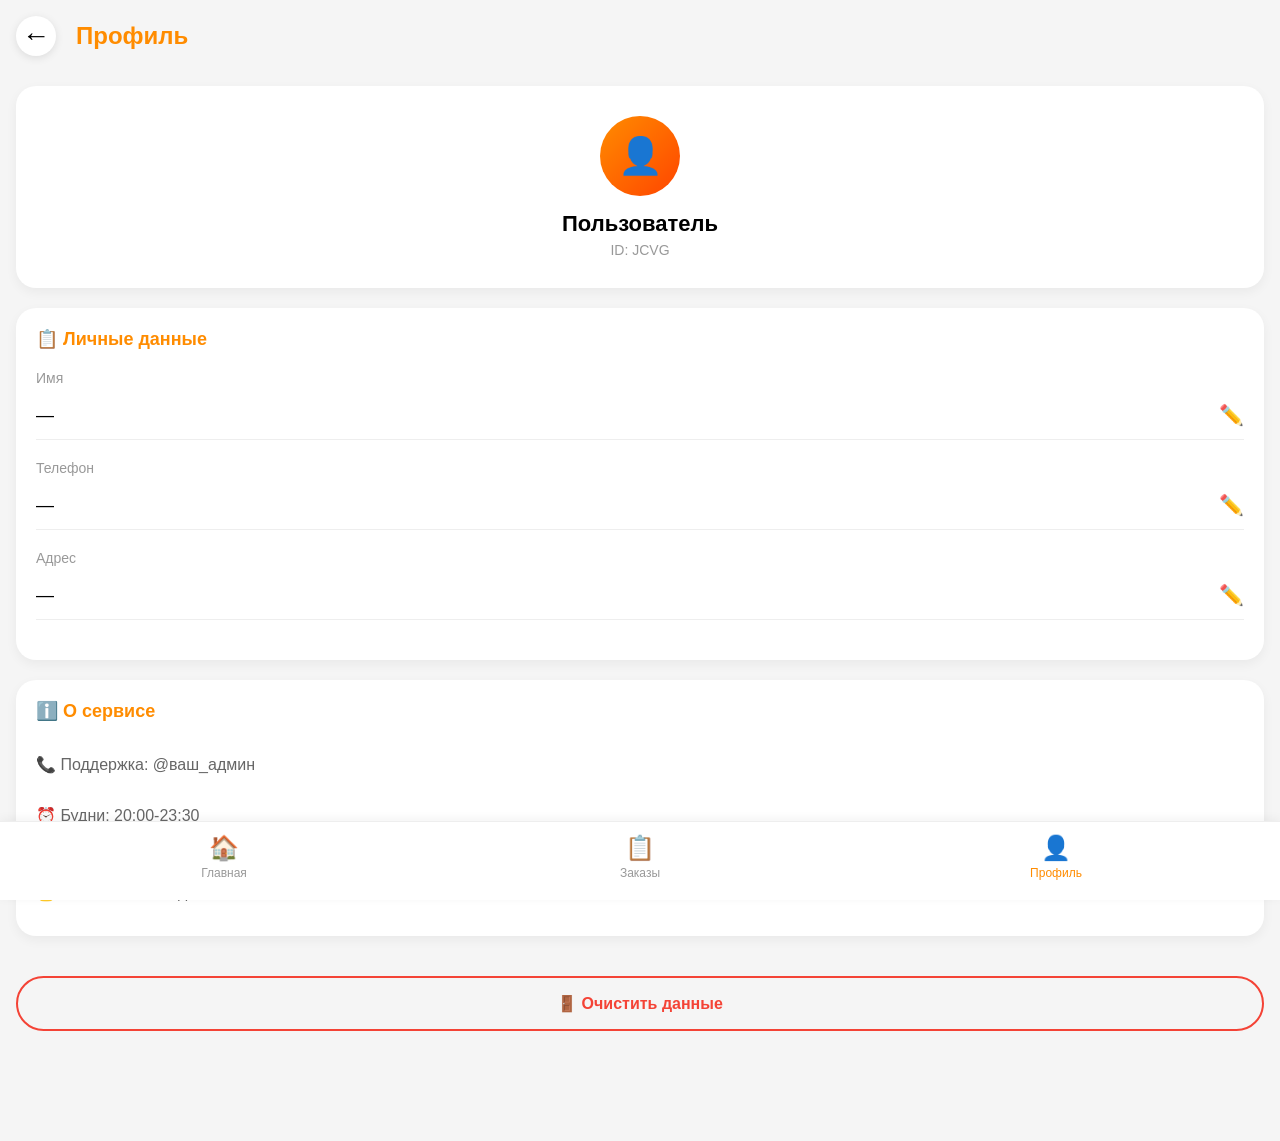
==== commit 7bd5b9c9: "Update profile.html" ====
--- a/profile.html
+++ b/profile.html
@@ -15,6 +15,7 @@
             font-family: -apple-system, BlinkMacSystemFont, 'Segoe UI', Roboto, sans-serif;
             background: #f5f5f5;
             padding: 16px;
+            padding-bottom: 80px;
         }
         
         .header {
@@ -157,6 +158,7 @@
             font-size: 16px;
             font-weight: 600;
             cursor: pointer;
+            transition: all 0.2s;
         }
         
         .save-btn:active {
@@ -166,6 +168,21 @@
         .save-btn:disabled {
             opacity: 0.5;
             cursor: not-allowed;
+        }
+        
+        .success-message {
+            background: #4CAF50;
+            color: white;
+            padding: 10px;
+            border-radius: 8px;
+            text-align: center;
+            margin-top: 10px;
+            animation: fadeIn 0.3s;
+        }
+        
+        @keyframes fadeIn {
+            from { opacity: 0; transform: translateY(-10px); }
+            to { opacity: 1; transform: translateY(0); }
         }
         
         .bottom-nav {
@@ -177,6 +194,7 @@
             display: flex;
             padding: 12px 16px 20px;
             border-top: 1px solid #eee;
+            box-shadow: 0 -2px 10px rgba(0,0,0,0.05);
         }
         
         .nav-item {
@@ -185,6 +203,7 @@
             color: #999;
             text-decoration: none;
             font-size: 12px;
+            cursor: pointer;
         }
         
         .nav-item.active {
@@ -196,11 +215,30 @@
             display: block;
             margin-bottom: 4px;
         }
+        
+        .logout-btn {
+            width: 100%;
+            padding: 16px;
+            background: transparent;
+            border: 2px solid #f44336;
+            color: #f44336;
+            border-radius: 30px;
+            font-size: 16px;
+            font-weight: 600;
+            margin: 20px 0 30px;
+            cursor: pointer;
+            transition: all 0.2s;
+        }
+        
+        .logout-btn:active {
+            background: rgba(244,67,54,0.1);
+            transform: scale(0.98);
+        }
     </style>
 </head>
 <body>
     <div class="header">
-        <div class="back-button" onclick="history.back()">←</div>
+        <div class="back-button" onclick="window.location.href='index.html'">←</div>
         <div class="header-title">Профиль</div>
     </div>
 
@@ -222,7 +260,7 @@
             </div>
             <div class="edit-form" id="editName">
                 <input type="text" id="inputName" placeholder="Введите имя">
-                <button class="save-btn" onclick="saveField('name')">Сохранить</button>
+                <button class="save-btn" onclick="saveField('name')" id="saveNameBtn">Сохранить</button>
             </div>
         </div>
         
@@ -234,8 +272,8 @@
                 <span class="edit-icon">✏️</span>
             </div>
             <div class="edit-form" id="editPhone">
-                <input type="tel" id="inputPhone" placeholder="+7 (999) 123-45-67">
-                <button class="save-btn" onclick="saveField('phone')">Сохранить</button>
+                <input type="tel" id="inputPhone" placeholder="+7 (999) 123-45-67" oninput="formatPhone(this)">
+                <button class="save-btn" onclick="saveField('phone')" id="savePhoneBtn">Сохранить</button>
             </div>
         </div>
         
@@ -248,14 +286,14 @@
             </div>
             <div class="edit-form" id="editAddress">
                 <input type="text" id="inputAddress" placeholder="12, 3, 4, 567">
-                <button class="save-btn" onclick="saveField('address')">Сохранить</button>
+                <button class="save-btn" onclick="saveField('address')" id="saveAddressBtn">Сохранить</button>
             </div>
         </div>
     </div>
 
     <div class="section">
         <div class="section-title">ℹ️ О сервисе</div>
-        <div style="padding: 10px 0; color: #666;">
+        <div style="padding: 10px 0; color: #666; line-height: 1.6;">
             📞 Поддержка: @ваш_админ<br><br>
             ⏰ Будни: 20:00-23:30<br>
             ⏰ Выходные: 19:00-01:00<br><br>
@@ -263,7 +301,7 @@
         </div>
     </div>
 
-    <button onclick="logout()" style="width:100%; padding:16px; background:transparent; border:2px solid #f44336; color:#f44336; border-radius:30px; font-size:16px; margin:20px 0 80px; cursor:pointer;">
+    <button class="logout-btn" onclick="logout()">
         🚪 Очистить данные
     </button>
 
@@ -283,12 +321,12 @@
     </div>
 
     <script>
-        // Простое хранилище
+        // Данные пользователя
         let userData = {
             name: '',
             phone: '',
             address: '',
-            short_id: 'ABC1'
+            short_id: ''
         };
         
         let editingField = null;
@@ -304,7 +342,6 @@
             if (saved) {
                 userData = JSON.parse(saved);
             } else {
-                // Генерируем ID если нет
                 userData.short_id = generateId();
                 saveUserData();
             }
@@ -324,6 +361,7 @@
         }
 
         function updateUI() {
+            // Обновляем отображение
             document.getElementById('displayName').textContent = userData.name || 'Пользователь';
             document.getElementById('displayId').textContent = userData.short_id ? `ID: ${userData.short_id}` : '';
             document.getElementById('nameValue').textContent = userData.name || '—';
@@ -347,6 +385,7 @@
         }
 
         function editField(field) {
+            // Закрываем предыдущее открытое поле
             if (editingField) {
                 document.getElementById(`edit${capitalize(editingField)}`).classList.remove('active');
             }
@@ -357,11 +396,30 @@
 
         function capitalize(str) {
             return str.charAt(0).toUpperCase() + str.slice(1);
+        }
+
+        function formatPhone(input) {
+            let value = input.value.replace(/\D/g, '');
+            if (value.length > 0) {
+                if (value.length <= 1) {
+                    value = '+7';
+                } else if (value.length <= 4) {
+                    value = '+7 (' + value.slice(1, 4);
+                } else if (value.length <= 7) {
+                    value = '+7 (' + value.slice(1, 4) + ') ' + value.slice(4, 7);
+                } else if (value.length <= 9) {
+                    value = '+7 (' + value.slice(1, 4) + ') ' + value.slice(4, 7) + '-' + value.slice(7, 9);
+                } else {
+                    value = '+7 (' + value.slice(1, 4) + ') ' + value.slice(4, 7) + '-' + value.slice(7, 9) + '-' + value.slice(9, 11);
+                }
+                input.value = value;
+            }
         }
 
         function saveField(field) {
             const input = document.getElementById(`input${capitalize(field)}`);
             const newValue = input.value.trim();
+            const button = document.getElementById(`save${capitalize(field)}Btn`);
             
             // Валидация
             if (field === 'name' && newValue.length < 2) {
@@ -377,27 +435,25 @@
                 }
             }
             
-            // Блокируем кнопку
-            const btn = event.target;
-            const originalText = btn.textContent;
-            btn.textContent = '⏳...';
-            btn.disabled = true;
-            
-            // Сохраняем
+            // Сохраняем данные
             userData[field] = newValue;
             saveUserData();
             updateUI();
             
-            // Показываем успех
-            btn.textContent = '✅ Готово!';
-            
+            // Показываем успех на кнопке
+            const originalText = button.textContent;
+            button.textContent = '✅ Готово!';
+            button.style.background = '#4CAF50';
+            
+            // Закрываем форму через 500 мс
             setTimeout(() => {
-                // Закрываем форму
                 document.getElementById(`edit${capitalize(field)}`).classList.remove('active');
                 editingField = null;
-                btn.textContent = originalText;
-                btn.disabled = false;
-            }, 1000);
+                
+                // Восстанавливаем кнопку
+                button.textContent = originalText;
+                button.style.background = '#FF8C00';
+            }, 500);
         }
 
         function logout() {
@@ -411,6 +467,7 @@
                 };
                 saveUserData();
                 updateUI();
+                alert('✅ Данные очищены');
             }
         }
     </script>
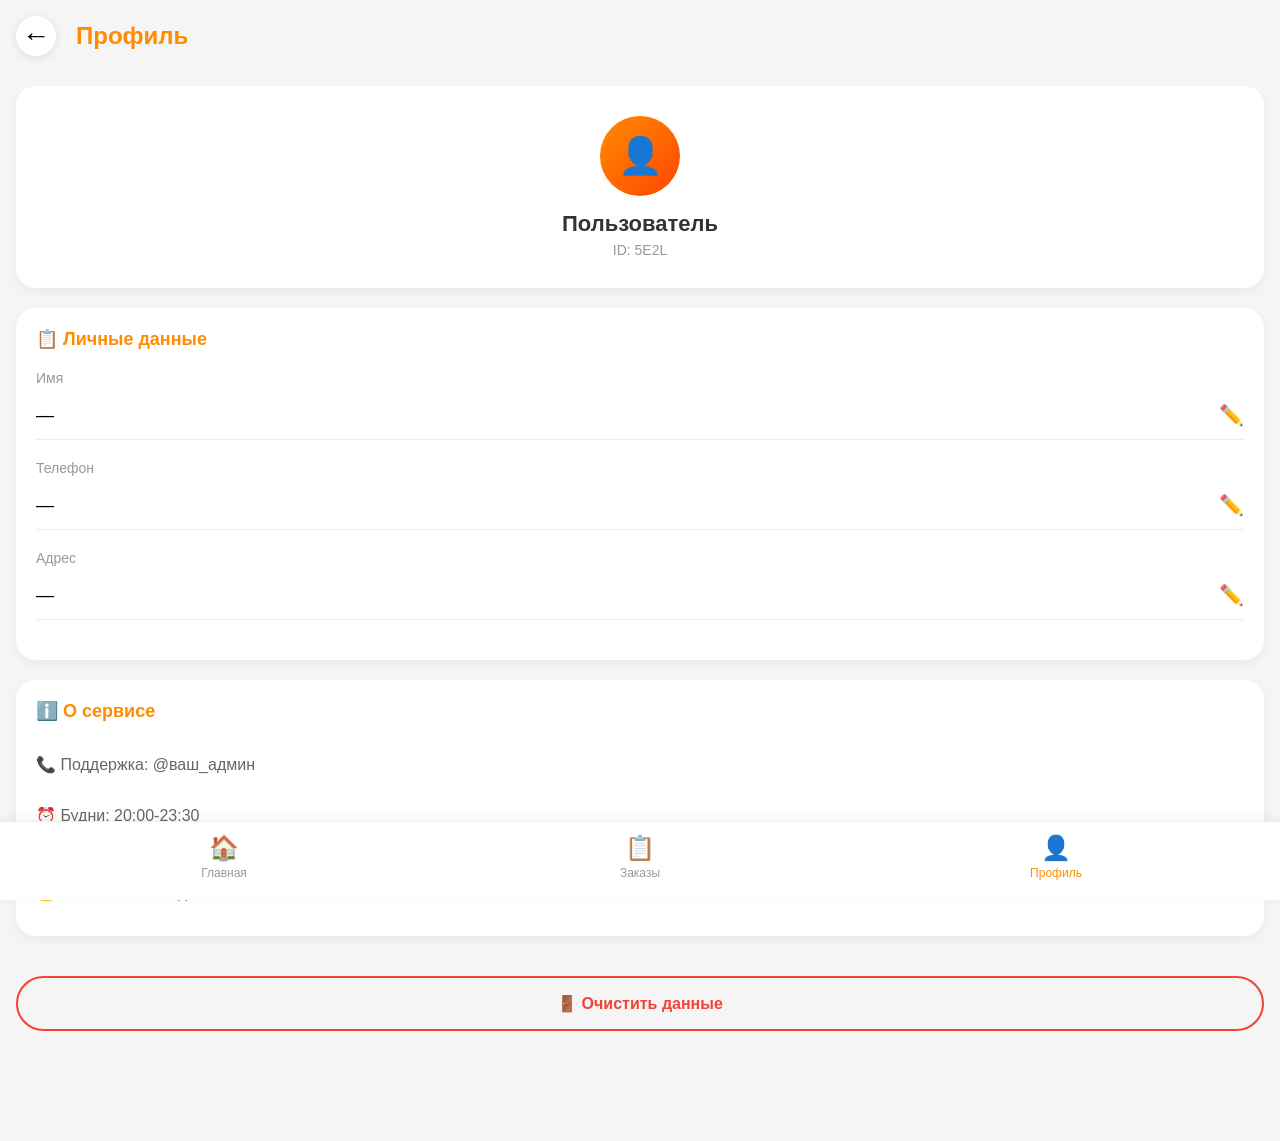
==== commit 33dd3310: "Update profile.html" ====
--- a/profile.html
+++ b/profile.html
@@ -70,6 +70,7 @@
             font-size: 22px;
             font-weight: 600;
             margin-bottom: 5px;
+            color: #333;
         }
         
         .id {
@@ -234,6 +235,12 @@
             background: rgba(244,67,54,0.1);
             transform: scale(0.98);
         }
+        
+        .loading {
+            text-align: center;
+            padding: 20px;
+            color: #999;
+        }
     </style>
 </head>
 <body>
@@ -259,8 +266,8 @@
                 <span class="edit-icon">✏️</span>
             </div>
             <div class="edit-form" id="editName">
-                <input type="text" id="inputName" placeholder="Введите имя">
-                <button class="save-btn" onclick="saveField('name')" id="saveNameBtn">Сохранить</button>
+                <input type="text" id="inputName" placeholder="Введите имя" value="">
+                <button class="save-btn" onclick="saveField('name')">Сохранить</button>
             </div>
         </div>
         
@@ -272,8 +279,8 @@
                 <span class="edit-icon">✏️</span>
             </div>
             <div class="edit-form" id="editPhone">
-                <input type="tel" id="inputPhone" placeholder="+7 (999) 123-45-67" oninput="formatPhone(this)">
-                <button class="save-btn" onclick="saveField('phone')" id="savePhoneBtn">Сохранить</button>
+                <input type="tel" id="inputPhone" placeholder="+7 (999) 123-45-67" value="" oninput="formatPhone(this)">
+                <button class="save-btn" onclick="saveField('phone')">Сохранить</button>
             </div>
         </div>
         
@@ -285,8 +292,8 @@
                 <span class="edit-icon">✏️</span>
             </div>
             <div class="edit-form" id="editAddress">
-                <input type="text" id="inputAddress" placeholder="12, 3, 4, 567">
-                <button class="save-btn" onclick="saveField('address')" id="saveAddressBtn">Сохранить</button>
+                <input type="text" id="inputAddress" placeholder="12, 3, 4, 567" value="">
+                <button class="save-btn" onclick="saveField('address')">Сохранить</button>
             </div>
         </div>
     </div>
@@ -332,19 +339,43 @@
         let editingField = null;
 
         // Загрузка при старте
-        document.addEventListener('DOMContentLoaded', () => {
+        document.addEventListener('DOMContentLoaded', function() {
+            console.log('Страница загружена');
             loadUserData();
+        });
+
+        function loadUserData() {
+            console.log('Загрузка данных...');
+            
+            // Загружаем из localStorage
+            const saved = localStorage.getItem('userProfile');
+            console.log('Сохраненные данные:', saved);
+            
+            if (saved) {
+                try {
+                    userData = JSON.parse(saved);
+                    console.log('Данные загружены:', userData);
+                } catch (e) {
+                    console.error('Ошибка парсинга:', e);
+                    createNewUser();
+                }
+            } else {
+                console.log('Нет сохраненных данных, создаем нового');
+                createNewUser();
+            }
+            
+            // Обновляем интерфейс
             updateUI();
-        });
-
-        function loadUserData() {
-            const saved = localStorage.getItem('userProfile');
-            if (saved) {
-                userData = JSON.parse(saved);
-            } else {
-                userData.short_id = generateId();
-                saveUserData();
-            }
+        }
+
+        function createNewUser() {
+            userData = {
+                name: '',
+                phone: '',
+                address: '',
+                short_id: generateId()
+            };
+            saveUserData();
         }
 
         function generateId() {
@@ -357,41 +388,89 @@
         }
 
         function saveUserData() {
+            console.log('Сохраняем данные:', userData);
             localStorage.setItem('userProfile', JSON.stringify(userData));
         }
 
         function updateUI() {
-            // Обновляем отображение
-            document.getElementById('displayName').textContent = userData.name || 'Пользователь';
-            document.getElementById('displayId').textContent = userData.short_id ? `ID: ${userData.short_id}` : '';
-            document.getElementById('nameValue').textContent = userData.name || '—';
-            document.getElementById('phoneValue').textContent = userData.phone || '—';
-            document.getElementById('addressValue').textContent = userData.address || '—';
+            console.log('Обновляем интерфейс с данными:', userData);
+            
+            // Обновляем отображение имени
+            const displayName = document.getElementById('displayName');
+            if (displayName) {
+                displayName.textContent = userData.name || 'Пользователь';
+            }
+            
+            // Обновляем ID
+            const displayId = document.getElementById('displayId');
+            if (displayId) {
+                displayId.textContent = userData.short_id ? `ID: ${userData.short_id}` : '';
+            }
+            
+            // Обновляем поля
+            const nameValue = document.getElementById('nameValue');
+            if (nameValue) {
+                nameValue.textContent = userData.name || '—';
+            }
+            
+            const phoneValue = document.getElementById('phoneValue');
+            if (phoneValue) {
+                phoneValue.textContent = userData.phone || '—';
+            }
+            
+            const addressValue = document.getElementById('addressValue');
+            if (addressValue) {
+                addressValue.textContent = userData.address || '—';
+            }
             
             // Аватар
-            if (userData.name) {
-                const words = userData.name.split(' ');
-                let initials = '';
-                for (let i = 0; i < Math.min(2, words.length); i++) {
-                    if (words[i][0]) initials += words[i][0].toUpperCase();
+            const avatar = document.getElementById('avatar');
+            if (avatar) {
+                if (userData.name) {
+                    const words = userData.name.split(' ');
+                    let initials = '';
+                    for (let i = 0; i < Math.min(2, words.length); i++) {
+                        if (words[i][0]) initials += words[i][0].toUpperCase();
+                    }
+                    avatar.textContent = initials || '👤';
+                } else {
+                    avatar.textContent = '👤';
                 }
-                document.getElementById('avatar').textContent = initials || '👤';
             }
             
             // Заполняем поля ввода
-            document.getElementById('inputName').value = userData.name || '';
-            document.getElementById('inputPhone').value = userData.phone || '';
-            document.getElementById('inputAddress').value = userData.address || '';
+            const inputName = document.getElementById('inputName');
+            if (inputName) {
+                inputName.value = userData.name || '';
+            }
+            
+            const inputPhone = document.getElementById('inputPhone');
+            if (inputPhone) {
+                inputPhone.value = userData.phone || '';
+            }
+            
+            const inputAddress = document.getElementById('inputAddress');
+            if (inputAddress) {
+                inputAddress.value = userData.address || '';
+            }
         }
 
         function editField(field) {
+            console.log('Редактирование поля:', field);
+            
             // Закрываем предыдущее открытое поле
             if (editingField) {
-                document.getElementById(`edit${capitalize(editingField)}`).classList.remove('active');
+                const prevField = document.getElementById(`edit${capitalize(editingField)}`);
+                if (prevField) {
+                    prevField.classList.remove('active');
+                }
             }
             
             editingField = field;
-            document.getElementById(`edit${capitalize(field)}`).classList.add('active');
+            const editForm = document.getElementById(`edit${capitalize(field)}`);
+            if (editForm) {
+                editForm.classList.add('active');
+            }
         }
 
         function capitalize(str) {
@@ -417,12 +496,19 @@
         }
 
         function saveField(field) {
+            console.log('Сохранение поля:', field);
+            
             const input = document.getElementById(`input${capitalize(field)}`);
+            if (!input) {
+                console.error('Поле ввода не найдено');
+                return;
+            }
+            
             const newValue = input.value.trim();
-            const button = document.getElementById(`save${capitalize(field)}Btn`);
+            const button = event.target;
             
             // Валидация
-            if (field === 'name' && newValue.length < 2) {
+            if (field === 'name' && newValue.length < 2 && newValue.length > 0) {
                 alert('Имя должно содержать минимум 2 символа');
                 return;
             }
@@ -447,7 +533,10 @@
             
             // Закрываем форму через 500 мс
             setTimeout(() => {
-                document.getElementById(`edit${capitalize(field)}`).classList.remove('active');
+                const editForm = document.getElementById(`edit${capitalize(field)}`);
+                if (editForm) {
+                    editForm.classList.remove('active');
+                }
                 editingField = null;
                 
                 // Восстанавливаем кнопку
@@ -459,17 +548,16 @@
         function logout() {
             if (confirm('Очистить все данные?')) {
                 localStorage.removeItem('userProfile');
-                userData = {
-                    name: '',
-                    phone: '',
-                    address: '',
-                    short_id: generateId()
-                };
-                saveUserData();
+                createNewUser();
                 updateUI();
                 alert('✅ Данные очищены');
             }
         }
+
+        // Для отладки - смотрим что в localStorage при загрузке
+        window.addEventListener('load', function() {
+            console.log('Все данные в localStorage:', localStorage);
+        });
     </script>
 </body>
 </html>
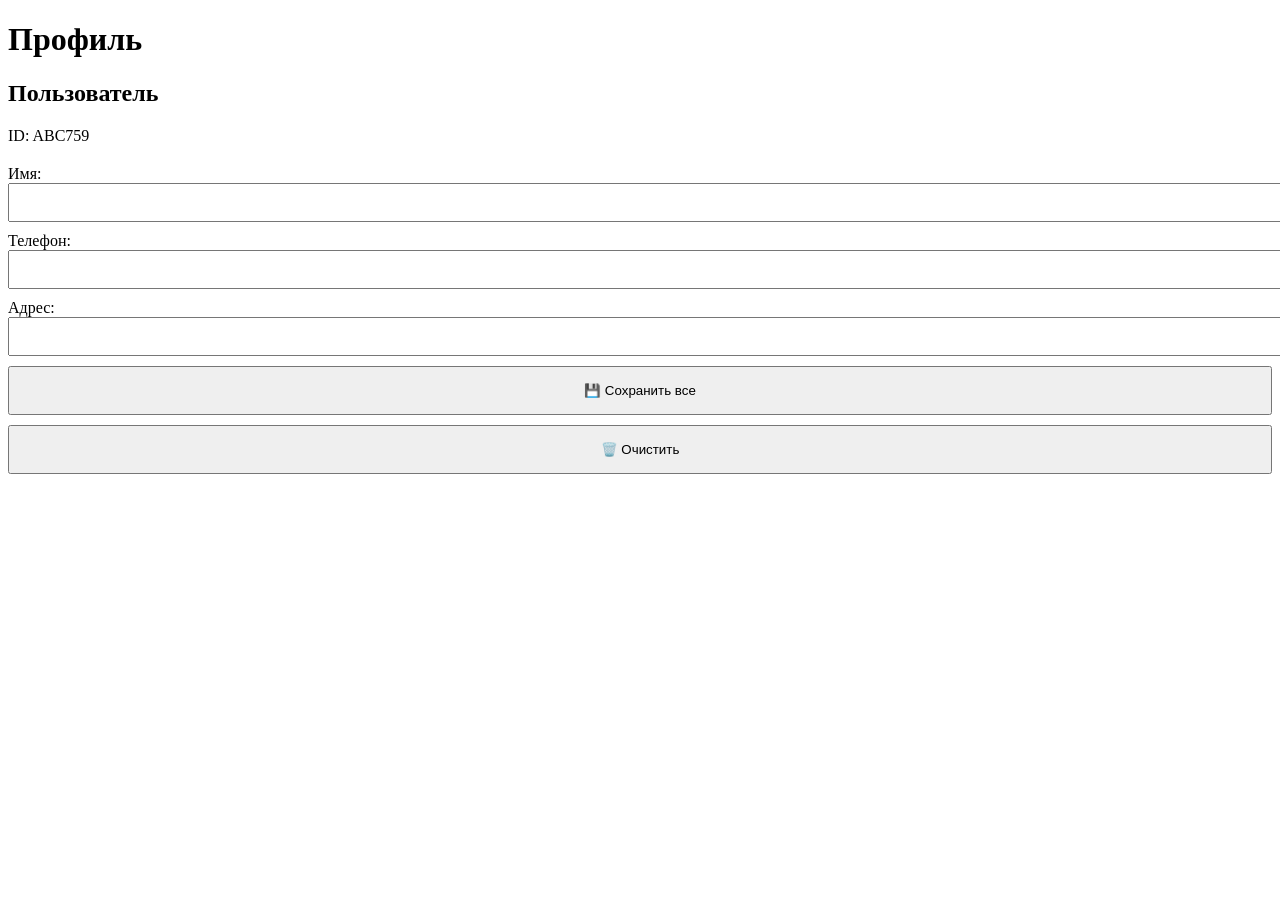
==== commit 9c733db6: "Update profile.html" ====
--- a/profile.html
+++ b/profile.html
@@ -1,563 +1,93 @@
 <!DOCTYPE html>
-<html lang="ru">
+<html>
 <head>
     <meta charset="UTF-8">
-    <meta name="viewport" content="width=device-width, initial-scale=1.0, maximum-scale=1.0, user-scalable=no">
-    <title>Профиль - УНЧ</title>
-    <style>
-        * {
-            margin: 0;
-            padding: 0;
-            box-sizing: border-box;
-        }
-        
-        body {
-            font-family: -apple-system, BlinkMacSystemFont, 'Segoe UI', Roboto, sans-serif;
-            background: #f5f5f5;
-            padding: 16px;
-            padding-bottom: 80px;
-        }
-        
-        .header {
-            display: flex;
-            align-items: center;
-            gap: 20px;
-            margin-bottom: 30px;
-        }
-        
-        .back-button {
-            font-size: 28px;
-            cursor: pointer;
-            width: 40px;
-            height: 40px;
-            display: flex;
-            align-items: center;
-            justify-content: center;
-            background: white;
-            border-radius: 50%;
-            box-shadow: 0 2px 8px rgba(0,0,0,0.1);
-        }
-        
-        .header-title {
-            font-size: 24px;
-            font-weight: 600;
-            color: #FF8C00;
-        }
-        
-        .profile-card {
-            background: white;
-            border-radius: 20px;
-            padding: 30px 20px;
-            text-align: center;
-            margin-bottom: 20px;
-            box-shadow: 0 4px 12px rgba(0,0,0,0.05);
-        }
-        
-        .avatar {
-            width: 80px;
-            height: 80px;
-            background: linear-gradient(135deg, #FF8C00, #FF4500);
-            border-radius: 50%;
-            display: flex;
-            align-items: center;
-            justify-content: center;
-            font-size: 36px;
-            color: white;
-            margin: 0 auto 15px;
-        }
-        
-        .name {
-            font-size: 22px;
-            font-weight: 600;
-            margin-bottom: 5px;
-            color: #333;
-        }
-        
-        .id {
-            color: #999;
-            font-size: 14px;
-        }
-        
-        .section {
-            background: white;
-            border-radius: 20px;
-            padding: 20px;
-            margin-bottom: 20px;
-            box-shadow: 0 4px 12px rgba(0,0,0,0.05);
-        }
-        
-        .section-title {
-            font-size: 18px;
-            font-weight: 600;
-            color: #FF8C00;
-            margin-bottom: 20px;
-        }
-        
-        .field {
-            margin-bottom: 20px;
-        }
-        
-        .field-label {
-            font-size: 14px;
-            color: #999;
-            margin-bottom: 5px;
-        }
-        
-        .field-value {
-            font-size: 18px;
-            font-weight: 500;
-            display: flex;
-            justify-content: space-between;
-            align-items: center;
-            padding: 12px 0;
-            border-bottom: 1px solid #eee;
-            cursor: pointer;
-        }
-        
-        .field-value:active {
-            background: rgba(255,140,0,0.05);
-        }
-        
-        .edit-icon {
-            color: #FF8C00;
-            font-size: 20px;
-        }
-        
-        .edit-form {
-            display: none;
-            margin-top: 15px;
-            padding: 15px;
-            background: #f9f9f9;
-            border-radius: 16px;
-        }
-        
-        .edit-form.active {
-            display: block;
-        }
-        
-        input {
-            width: 100%;
-            padding: 15px;
-            border: 2px solid #ddd;
-            border-radius: 12px;
-            font-size: 16px;
-            margin-bottom: 15px;
-        }
-        
-        input:focus {
-            outline: none;
-            border-color: #FF8C00;
-        }
-        
-        .save-btn {
-            width: 100%;
-            padding: 15px;
-            background: #FF8C00;
-            color: white;
-            border: none;
-            border-radius: 12px;
-            font-size: 16px;
-            font-weight: 600;
-            cursor: pointer;
-            transition: all 0.2s;
-        }
-        
-        .save-btn:active {
-            transform: scale(0.98);
-        }
-        
-        .save-btn:disabled {
-            opacity: 0.5;
-            cursor: not-allowed;
-        }
-        
-        .success-message {
-            background: #4CAF50;
-            color: white;
-            padding: 10px;
-            border-radius: 8px;
-            text-align: center;
-            margin-top: 10px;
-            animation: fadeIn 0.3s;
-        }
-        
-        @keyframes fadeIn {
-            from { opacity: 0; transform: translateY(-10px); }
-            to { opacity: 1; transform: translateY(0); }
-        }
-        
-        .bottom-nav {
-            position: fixed;
-            bottom: 0;
-            left: 0;
-            right: 0;
-            background: white;
-            display: flex;
-            padding: 12px 16px 20px;
-            border-top: 1px solid #eee;
-            box-shadow: 0 -2px 10px rgba(0,0,0,0.05);
-        }
-        
-        .nav-item {
-            flex: 1;
-            text-align: center;
-            color: #999;
-            text-decoration: none;
-            font-size: 12px;
-            cursor: pointer;
-        }
-        
-        .nav-item.active {
-            color: #FF8C00;
-        }
-        
-        .nav-icon {
-            font-size: 24px;
-            display: block;
-            margin-bottom: 4px;
-        }
-        
-        .logout-btn {
-            width: 100%;
-            padding: 16px;
-            background: transparent;
-            border: 2px solid #f44336;
-            color: #f44336;
-            border-radius: 30px;
-            font-size: 16px;
-            font-weight: 600;
-            margin: 20px 0 30px;
-            cursor: pointer;
-            transition: all 0.2s;
-        }
-        
-        .logout-btn:active {
-            background: rgba(244,67,54,0.1);
-            transform: scale(0.98);
-        }
-        
-        .loading {
-            text-align: center;
-            padding: 20px;
-            color: #999;
-        }
-    </style>
+    <title>Профиль</title>
 </head>
 <body>
-    <div class="header">
-        <div class="back-button" onclick="window.location.href='index.html'">←</div>
-        <div class="header-title">Профиль</div>
+    <h1>Профиль</h1>
+    
+    <div style="margin: 20px 0;">
+        <h2 id="displayName">Загрузка...</h2>
+        <p>ID: <span id="displayId">—</span></p>
     </div>
 
-    <div class="profile-card">
-        <div class="avatar" id="avatar">👤</div>
-        <div class="name" id="displayName">Загрузка...</div>
-        <div class="id" id="displayId"></div>
+    <div style="margin: 10px 0;">
+        <label>Имя:</label><br>
+        <input type="text" id="inputName" style="width:100%; padding:10px;">
     </div>
 
-    <div class="section">
-        <div class="section-title">📋 Личные данные</div>
-        
-        <!-- Имя -->
-        <div class="field">
-            <div class="field-label">Имя</div>
-            <div class="field-value" onclick="editField('name')">
-                <span id="nameValue">—</span>
-                <span class="edit-icon">✏️</span>
-            </div>
-            <div class="edit-form" id="editName">
-                <input type="text" id="inputName" placeholder="Введите имя" value="">
-                <button class="save-btn" onclick="saveField('name')">Сохранить</button>
-            </div>
-        </div>
-        
-        <!-- Телефон -->
-        <div class="field">
-            <div class="field-label">Телефон</div>
-            <div class="field-value" onclick="editField('phone')">
-                <span id="phoneValue">—</span>
-                <span class="edit-icon">✏️</span>
-            </div>
-            <div class="edit-form" id="editPhone">
-                <input type="tel" id="inputPhone" placeholder="+7 (999) 123-45-67" value="" oninput="formatPhone(this)">
-                <button class="save-btn" onclick="saveField('phone')">Сохранить</button>
-            </div>
-        </div>
-        
-        <!-- Адрес -->
-        <div class="field">
-            <div class="field-label">Адрес</div>
-            <div class="field-value" onclick="editField('address')">
-                <span id="addressValue">—</span>
-                <span class="edit-icon">✏️</span>
-            </div>
-            <div class="edit-form" id="editAddress">
-                <input type="text" id="inputAddress" placeholder="12, 3, 4, 567" value="">
-                <button class="save-btn" onclick="saveField('address')">Сохранить</button>
-            </div>
-        </div>
+    <div style="margin: 10px 0;">
+        <label>Телефон:</label><br>
+        <input type="text" id="inputPhone" style="width:100%; padding:10px;">
     </div>
 
-    <div class="section">
-        <div class="section-title">ℹ️ О сервисе</div>
-        <div style="padding: 10px 0; color: #666; line-height: 1.6;">
-            📞 Поддержка: @ваш_админ<br><br>
-            ⏰ Будни: 20:00-23:30<br>
-            ⏰ Выходные: 19:00-01:00<br><br>
-            💰 1 пакет = 100₽, далее +25₽
-        </div>
+    <div style="margin: 10px 0;">
+        <label>Адрес:</label><br>
+        <input type="text" id="inputAddress" style="width:100%; padding:10px;">
     </div>
 
-    <button class="logout-btn" onclick="logout()">
-        🚪 Очистить данные
-    </button>
-
-    <div class="bottom-nav">
-        <div class="nav-item" onclick="window.location.href='index.html'">
-            <span class="nav-icon">🏠</span>
-            Главная
-        </div>
-        <div class="nav-item" onclick="window.location.href='orders.html'">
-            <span class="nav-icon">📋</span>
-            Заказы
-        </div>
-        <div class="nav-item active" onclick="window.location.href='profile.html'">
-            <span class="nav-icon">👤</span>
-            Профиль
-        </div>
-    </div>
+    <button onclick="saveAll()" style="padding:15px; width:100%;">💾 Сохранить все</button>
+    <button onclick="clearAll()" style="padding:15px; width:100%; margin-top:10px;">🗑️ Очистить</button>
 
     <script>
-        // Данные пользователя
         let userData = {
             name: '',
             phone: '',
             address: '',
-            short_id: ''
+            id: 'ABC' + Math.floor(Math.random() * 1000)
         };
-        
-        let editingField = null;
 
-        // Загрузка при старте
         document.addEventListener('DOMContentLoaded', function() {
-            console.log('Страница загружена');
-            loadUserData();
+            loadData();
+            updateDisplay();
         });
 
-        function loadUserData() {
-            console.log('Загрузка данных...');
-            
-            // Загружаем из localStorage
-            const saved = localStorage.getItem('userProfile');
-            console.log('Сохраненные данные:', saved);
-            
+        function loadData() {
+            const saved = localStorage.getItem('simpleProfile');
             if (saved) {
-                try {
-                    userData = JSON.parse(saved);
-                    console.log('Данные загружены:', userData);
-                } catch (e) {
-                    console.error('Ошибка парсинга:', e);
-                    createNewUser();
-                }
-            } else {
-                console.log('Нет сохраненных данных, создаем нового');
-                createNewUser();
+                userData = JSON.parse(saved);
             }
-            
-            // Обновляем интерфейс
-            updateUI();
+            console.log('Загружено:', userData);
         }
 
-        function createNewUser() {
-            userData = {
-                name: '',
-                phone: '',
-                address: '',
-                short_id: generateId()
-            };
-            saveUserData();
+        function saveData() {
+            localStorage.setItem('simpleProfile', JSON.stringify(userData));
+            console.log('Сохранено:', userData);
         }
 
-        function generateId() {
-            const chars = 'ABCDEFGHIJKLMNOPQRSTUVWXYZ0123456789';
-            let result = '';
-            for (let i = 0; i < 4; i++) {
-                result += chars.charAt(Math.floor(Math.random() * chars.length));
-            }
-            return result;
+        function updateDisplay() {
+            document.getElementById('displayName').textContent = userData.name || 'Пользователь';
+            document.getElementById('displayId').textContent = userData.id;
+            
+            document.getElementById('inputName').value = userData.name || '';
+            document.getElementById('inputPhone').value = userData.phone || '';
+            document.getElementById('inputAddress').value = userData.address || '';
         }
 
-        function saveUserData() {
-            console.log('Сохраняем данные:', userData);
-            localStorage.setItem('userProfile', JSON.stringify(userData));
+        function saveAll() {
+            userData.name = document.getElementById('inputName').value;
+            userData.phone = document.getElementById('inputPhone').value;
+            userData.address = document.getElementById('inputAddress').value;
+            
+            saveData();
+            updateDisplay();
+            alert('✅ Сохранено!');
         }
 
-        function updateUI() {
-            console.log('Обновляем интерфейс с данными:', userData);
-            
-            // Обновляем отображение имени
-            const displayName = document.getElementById('displayName');
-            if (displayName) {
-                displayName.textContent = userData.name || 'Пользователь';
-            }
-            
-            // Обновляем ID
-            const displayId = document.getElementById('displayId');
-            if (displayId) {
-                displayId.textContent = userData.short_id ? `ID: ${userData.short_id}` : '';
-            }
-            
-            // Обновляем поля
-            const nameValue = document.getElementById('nameValue');
-            if (nameValue) {
-                nameValue.textContent = userData.name || '—';
-            }
-            
-            const phoneValue = document.getElementById('phoneValue');
-            if (phoneValue) {
-                phoneValue.textContent = userData.phone || '—';
-            }
-            
-            const addressValue = document.getElementById('addressValue');
-            if (addressValue) {
-                addressValue.textContent = userData.address || '—';
-            }
-            
-            // Аватар
-            const avatar = document.getElementById('avatar');
-            if (avatar) {
-                if (userData.name) {
-                    const words = userData.name.split(' ');
-                    let initials = '';
-                    for (let i = 0; i < Math.min(2, words.length); i++) {
-                        if (words[i][0]) initials += words[i][0].toUpperCase();
-                    }
-                    avatar.textContent = initials || '👤';
-                } else {
-                    avatar.textContent = '👤';
-                }
-            }
-            
-            // Заполняем поля ввода
-            const inputName = document.getElementById('inputName');
-            if (inputName) {
-                inputName.value = userData.name || '';
-            }
-            
-            const inputPhone = document.getElementById('inputPhone');
-            if (inputPhone) {
-                inputPhone.value = userData.phone || '';
-            }
-            
-            const inputAddress = document.getElementById('inputAddress');
-            if (inputAddress) {
-                inputAddress.value = userData.address || '';
+        function clearAll() {
+            if (confirm('Очистить данные?')) {
+                localStorage.removeItem('simpleProfile');
+                userData = {
+                    name: '',
+                    phone: '',
+                    address: '',
+                    id: 'ABC' + Math.floor(Math.random() * 1000)
+                };
+                updateDisplay();
+                alert('Данные очищены');
             }
         }
-
-        function editField(field) {
-            console.log('Редактирование поля:', field);
-            
-            // Закрываем предыдущее открытое поле
-            if (editingField) {
-                const prevField = document.getElementById(`edit${capitalize(editingField)}`);
-                if (prevField) {
-                    prevField.classList.remove('active');
-                }
-            }
-            
-            editingField = field;
-            const editForm = document.getElementById(`edit${capitalize(field)}`);
-            if (editForm) {
-                editForm.classList.add('active');
-            }
-        }
-
-        function capitalize(str) {
-            return str.charAt(0).toUpperCase() + str.slice(1);
-        }
-
-        function formatPhone(input) {
-            let value = input.value.replace(/\D/g, '');
-            if (value.length > 0) {
-                if (value.length <= 1) {
-                    value = '+7';
-                } else if (value.length <= 4) {
-                    value = '+7 (' + value.slice(1, 4);
-                } else if (value.length <= 7) {
-                    value = '+7 (' + value.slice(1, 4) + ') ' + value.slice(4, 7);
-                } else if (value.length <= 9) {
-                    value = '+7 (' + value.slice(1, 4) + ') ' + value.slice(4, 7) + '-' + value.slice(7, 9);
-                } else {
-                    value = '+7 (' + value.slice(1, 4) + ') ' + value.slice(4, 7) + '-' + value.slice(7, 9) + '-' + value.slice(9, 11);
-                }
-                input.value = value;
-            }
-        }
-
-        function saveField(field) {
-            console.log('Сохранение поля:', field);
-            
-            const input = document.getElementById(`input${capitalize(field)}`);
-            if (!input) {
-                console.error('Поле ввода не найдено');
-                return;
-            }
-            
-            const newValue = input.value.trim();
-            const button = event.target;
-            
-            // Валидация
-            if (field === 'name' && newValue.length < 2 && newValue.length > 0) {
-                alert('Имя должно содержать минимум 2 символа');
-                return;
-            }
-            
-            if (field === 'phone' && newValue) {
-                const digits = newValue.replace(/\D/g, '');
-                if (digits.length < 10) {
-                    alert('Телефон должен содержать 10-11 цифр');
-                    return;
-                }
-            }
-            
-            // Сохраняем данные
-            userData[field] = newValue;
-            saveUserData();
-            updateUI();
-            
-            // Показываем успех на кнопке
-            const originalText = button.textContent;
-            button.textContent = '✅ Готово!';
-            button.style.background = '#4CAF50';
-            
-            // Закрываем форму через 500 мс
-            setTimeout(() => {
-                const editForm = document.getElementById(`edit${capitalize(field)}`);
-                if (editForm) {
-                    editForm.classList.remove('active');
-                }
-                editingField = null;
-                
-                // Восстанавливаем кнопку
-                button.textContent = originalText;
-                button.style.background = '#FF8C00';
-            }, 500);
-        }
-
-        function logout() {
-            if (confirm('Очистить все данные?')) {
-                localStorage.removeItem('userProfile');
-                createNewUser();
-                updateUI();
-                alert('✅ Данные очищены');
-            }
-        }
-
-        // Для отладки - смотрим что в localStorage при загрузке
-        window.addEventListener('load', function() {
-            console.log('Все данные в localStorage:', localStorage);
-        });
     </script>
 </body>
 </html>
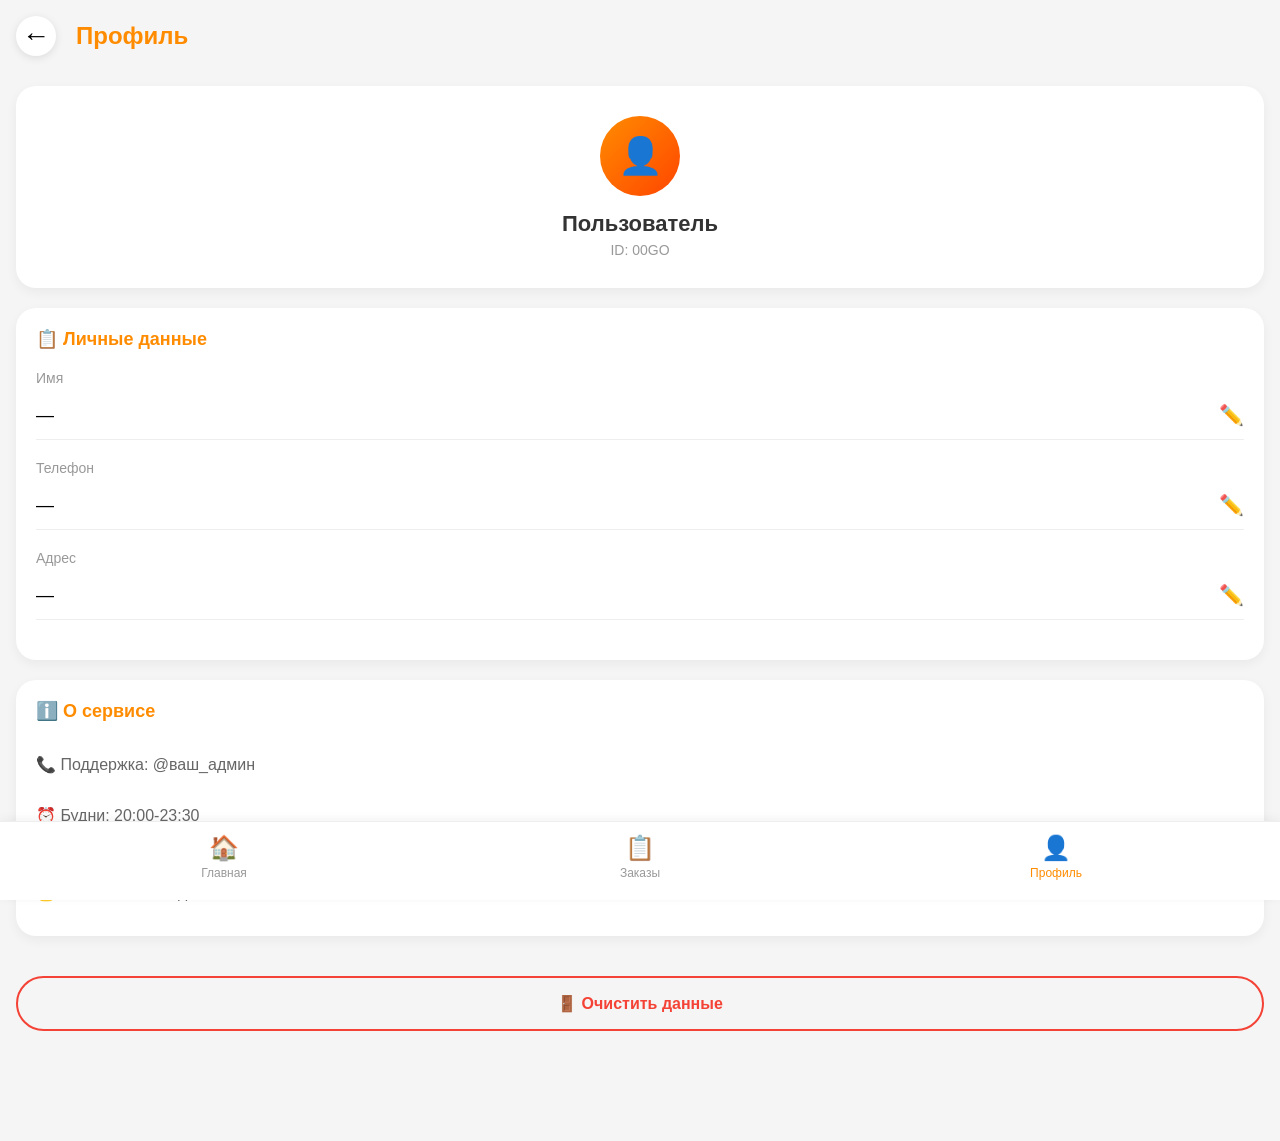
==== commit e063c3a0: "Update profile.html" ====
--- a/profile.html
+++ b/profile.html
@@ -1,93 +1,563 @@
 <!DOCTYPE html>
-<html>
+<html lang="ru">
 <head>
     <meta charset="UTF-8">
-    <title>Профиль</title>
+    <meta name="viewport" content="width=device-width, initial-scale=1.0, maximum-scale=1.0, user-scalable=no">
+    <title>Профиль - УНЧ</title>
+    <style>
+        * {
+            margin: 0;
+            padding: 0;
+            box-sizing: border-box;
+        }
+        
+        body {
+            font-family: -apple-system, BlinkMacSystemFont, 'Segoe UI', Roboto, sans-serif;
+            background: #f5f5f5;
+            padding: 16px;
+            padding-bottom: 80px;
+        }
+        
+        .header {
+            display: flex;
+            align-items: center;
+            gap: 20px;
+            margin-bottom: 30px;
+        }
+        
+        .back-button {
+            font-size: 28px;
+            cursor: pointer;
+            width: 40px;
+            height: 40px;
+            display: flex;
+            align-items: center;
+            justify-content: center;
+            background: white;
+            border-radius: 50%;
+            box-shadow: 0 2px 8px rgba(0,0,0,0.1);
+        }
+        
+        .header-title {
+            font-size: 24px;
+            font-weight: 600;
+            color: #FF8C00;
+        }
+        
+        .profile-card {
+            background: white;
+            border-radius: 20px;
+            padding: 30px 20px;
+            text-align: center;
+            margin-bottom: 20px;
+            box-shadow: 0 4px 12px rgba(0,0,0,0.05);
+        }
+        
+        .avatar {
+            width: 80px;
+            height: 80px;
+            background: linear-gradient(135deg, #FF8C00, #FF4500);
+            border-radius: 50%;
+            display: flex;
+            align-items: center;
+            justify-content: center;
+            font-size: 36px;
+            color: white;
+            margin: 0 auto 15px;
+        }
+        
+        .name {
+            font-size: 22px;
+            font-weight: 600;
+            margin-bottom: 5px;
+            color: #333;
+        }
+        
+        .id {
+            color: #999;
+            font-size: 14px;
+        }
+        
+        .section {
+            background: white;
+            border-radius: 20px;
+            padding: 20px;
+            margin-bottom: 20px;
+            box-shadow: 0 4px 12px rgba(0,0,0,0.05);
+        }
+        
+        .section-title {
+            font-size: 18px;
+            font-weight: 600;
+            color: #FF8C00;
+            margin-bottom: 20px;
+        }
+        
+        .field {
+            margin-bottom: 20px;
+        }
+        
+        .field-label {
+            font-size: 14px;
+            color: #999;
+            margin-bottom: 5px;
+        }
+        
+        .field-value {
+            font-size: 18px;
+            font-weight: 500;
+            display: flex;
+            justify-content: space-between;
+            align-items: center;
+            padding: 12px 0;
+            border-bottom: 1px solid #eee;
+            cursor: pointer;
+        }
+        
+        .field-value:active {
+            background: rgba(255,140,0,0.05);
+        }
+        
+        .edit-icon {
+            color: #FF8C00;
+            font-size: 20px;
+        }
+        
+        .edit-form {
+            display: none;
+            margin-top: 15px;
+            padding: 15px;
+            background: #f9f9f9;
+            border-radius: 16px;
+        }
+        
+        .edit-form.active {
+            display: block;
+        }
+        
+        input {
+            width: 100%;
+            padding: 15px;
+            border: 2px solid #ddd;
+            border-radius: 12px;
+            font-size: 16px;
+            margin-bottom: 15px;
+        }
+        
+        input:focus {
+            outline: none;
+            border-color: #FF8C00;
+        }
+        
+        .save-btn {
+            width: 100%;
+            padding: 15px;
+            background: #FF8C00;
+            color: white;
+            border: none;
+            border-radius: 12px;
+            font-size: 16px;
+            font-weight: 600;
+            cursor: pointer;
+            transition: all 0.2s;
+        }
+        
+        .save-btn:active {
+            transform: scale(0.98);
+        }
+        
+        .save-btn:disabled {
+            opacity: 0.5;
+            cursor: not-allowed;
+        }
+        
+        .success-message {
+            background: #4CAF50;
+            color: white;
+            padding: 10px;
+            border-radius: 8px;
+            text-align: center;
+            margin-top: 10px;
+            animation: fadeIn 0.3s;
+        }
+        
+        @keyframes fadeIn {
+            from { opacity: 0; transform: translateY(-10px); }
+            to { opacity: 1; transform: translateY(0); }
+        }
+        
+        .bottom-nav {
+            position: fixed;
+            bottom: 0;
+            left: 0;
+            right: 0;
+            background: white;
+            display: flex;
+            padding: 12px 16px 20px;
+            border-top: 1px solid #eee;
+            box-shadow: 0 -2px 10px rgba(0,0,0,0.05);
+        }
+        
+        .nav-item {
+            flex: 1;
+            text-align: center;
+            color: #999;
+            text-decoration: none;
+            font-size: 12px;
+            cursor: pointer;
+        }
+        
+        .nav-item.active {
+            color: #FF8C00;
+        }
+        
+        .nav-icon {
+            font-size: 24px;
+            display: block;
+            margin-bottom: 4px;
+        }
+        
+        .logout-btn {
+            width: 100%;
+            padding: 16px;
+            background: transparent;
+            border: 2px solid #f44336;
+            color: #f44336;
+            border-radius: 30px;
+            font-size: 16px;
+            font-weight: 600;
+            margin: 20px 0 30px;
+            cursor: pointer;
+            transition: all 0.2s;
+        }
+        
+        .logout-btn:active {
+            background: rgba(244,67,54,0.1);
+            transform: scale(0.98);
+        }
+        
+        .loading {
+            text-align: center;
+            padding: 20px;
+            color: #999;
+        }
+    </style>
 </head>
 <body>
-    <h1>Профиль</h1>
-    
-    <div style="margin: 20px 0;">
-        <h2 id="displayName">Загрузка...</h2>
-        <p>ID: <span id="displayId">—</span></p>
+    <div class="header">
+        <div class="back-button" onclick="window.location.href='index.html'">←</div>
+        <div class="header-title">Профиль</div>
     </div>
 
-    <div style="margin: 10px 0;">
-        <label>Имя:</label><br>
-        <input type="text" id="inputName" style="width:100%; padding:10px;">
+    <div class="profile-card">
+        <div class="avatar" id="avatar">👤</div>
+        <div class="name" id="displayName">Загрузка...</div>
+        <div class="id" id="displayId"></div>
     </div>
 
-    <div style="margin: 10px 0;">
-        <label>Телефон:</label><br>
-        <input type="text" id="inputPhone" style="width:100%; padding:10px;">
+    <div class="section">
+        <div class="section-title">📋 Личные данные</div>
+        
+        <!-- Имя -->
+        <div class="field">
+            <div class="field-label">Имя</div>
+            <div class="field-value" onclick="editField('name')">
+                <span id="nameValue">—</span>
+                <span class="edit-icon">✏️</span>
+            </div>
+            <div class="edit-form" id="editName">
+                <input type="text" id="inputName" placeholder="Введите имя" value="">
+                <button class="save-btn" onclick="saveField('name')">Сохранить</button>
+            </div>
+        </div>
+        
+        <!-- Телефон -->
+        <div class="field">
+            <div class="field-label">Телефон</div>
+            <div class="field-value" onclick="editField('phone')">
+                <span id="phoneValue">—</span>
+                <span class="edit-icon">✏️</span>
+            </div>
+            <div class="edit-form" id="editPhone">
+                <input type="tel" id="inputPhone" placeholder="+7 (999) 123-45-67" value="" oninput="formatPhone(this)">
+                <button class="save-btn" onclick="saveField('phone')">Сохранить</button>
+            </div>
+        </div>
+        
+        <!-- Адрес -->
+        <div class="field">
+            <div class="field-label">Адрес</div>
+            <div class="field-value" onclick="editField('address')">
+                <span id="addressValue">—</span>
+                <span class="edit-icon">✏️</span>
+            </div>
+            <div class="edit-form" id="editAddress">
+                <input type="text" id="inputAddress" placeholder="12, 3, 4, 567" value="">
+                <button class="save-btn" onclick="saveField('address')">Сохранить</button>
+            </div>
+        </div>
     </div>
 
-    <div style="margin: 10px 0;">
-        <label>Адрес:</label><br>
-        <input type="text" id="inputAddress" style="width:100%; padding:10px;">
+    <div class="section">
+        <div class="section-title">ℹ️ О сервисе</div>
+        <div style="padding: 10px 0; color: #666; line-height: 1.6;">
+            📞 Поддержка: @ваш_админ<br><br>
+            ⏰ Будни: 20:00-23:30<br>
+            ⏰ Выходные: 19:00-01:00<br><br>
+            💰 1 пакет = 100₽, далее +25₽
+        </div>
     </div>
 
-    <button onclick="saveAll()" style="padding:15px; width:100%;">💾 Сохранить все</button>
-    <button onclick="clearAll()" style="padding:15px; width:100%; margin-top:10px;">🗑️ Очистить</button>
+    <button class="logout-btn" onclick="logout()">
+        🚪 Очистить данные
+    </button>
+
+    <div class="bottom-nav">
+        <div class="nav-item" onclick="window.location.href='index.html'">
+            <span class="nav-icon">🏠</span>
+            Главная
+        </div>
+        <div class="nav-item" onclick="window.location.href='orders.html'">
+            <span class="nav-icon">📋</span>
+            Заказы
+        </div>
+        <div class="nav-item active" onclick="window.location.href='profile.html'">
+            <span class="nav-icon">👤</span>
+            Профиль
+        </div>
+    </div>
 
     <script>
+        // Данные пользователя
         let userData = {
             name: '',
             phone: '',
             address: '',
-            id: 'ABC' + Math.floor(Math.random() * 1000)
+            short_id: ''
         };
-
+        
+        let editingField = null;
+
+        // Загрузка при старте
         document.addEventListener('DOMContentLoaded', function() {
-            loadData();
-            updateDisplay();
+            console.log('Страница загружена');
+            loadUserData();
         });
 
-        function loadData() {
-            const saved = localStorage.getItem('simpleProfile');
+        function loadUserData() {
+            console.log('Загрузка данных...');
+            
+            // Загружаем из localStorage
+            const saved = localStorage.getItem('userProfile');
+            console.log('Сохраненные данные:', saved);
+            
             if (saved) {
-                userData = JSON.parse(saved);
-            }
-            console.log('Загружено:', userData);
-        }
-
-        function saveData() {
-            localStorage.setItem('simpleProfile', JSON.stringify(userData));
-            console.log('Сохранено:', userData);
-        }
-
-        function updateDisplay() {
-            document.getElementById('displayName').textContent = userData.name || 'Пользователь';
-            document.getElementById('displayId').textContent = userData.id;
-            
-            document.getElementById('inputName').value = userData.name || '';
-            document.getElementById('inputPhone').value = userData.phone || '';
-            document.getElementById('inputAddress').value = userData.address || '';
-        }
-
-        function saveAll() {
-            userData.name = document.getElementById('inputName').value;
-            userData.phone = document.getElementById('inputPhone').value;
-            userData.address = document.getElementById('inputAddress').value;
-            
-            saveData();
-            updateDisplay();
-            alert('✅ Сохранено!');
-        }
-
-        function clearAll() {
-            if (confirm('Очистить данные?')) {
-                localStorage.removeItem('simpleProfile');
-                userData = {
-                    name: '',
-                    phone: '',
-                    address: '',
-                    id: 'ABC' + Math.floor(Math.random() * 1000)
-                };
-                updateDisplay();
-                alert('Данные очищены');
-            }
-        }
+                try {
+                    userData = JSON.parse(saved);
+                    console.log('Данные загружены:', userData);
+                } catch (e) {
+                    console.error('Ошибка парсинга:', e);
+                    createNewUser();
+                }
+            } else {
+                console.log('Нет сохраненных данных, создаем нового');
+                createNewUser();
+            }
+            
+            // Обновляем интерфейс
+            updateUI();
+        }
+
+        function createNewUser() {
+            userData = {
+                name: '',
+                phone: '',
+                address: '',
+                short_id: generateId()
+            };
+            saveUserData();
+        }
+
+        function generateId() {
+            const chars = 'ABCDEFGHIJKLMNOPQRSTUVWXYZ0123456789';
+            let result = '';
+            for (let i = 0; i < 4; i++) {
+                result += chars.charAt(Math.floor(Math.random() * chars.length));
+            }
+            return result;
+        }
+
+        function saveUserData() {
+            console.log('Сохраняем данные:', userData);
+            localStorage.setItem('userProfile', JSON.stringify(userData));
+        }
+
+        function updateUI() {
+            console.log('Обновляем интерфейс с данными:', userData);
+            
+            // Обновляем отображение имени
+            const displayName = document.getElementById('displayName');
+            if (displayName) {
+                displayName.textContent = userData.name || 'Пользователь';
+            }
+            
+            // Обновляем ID
+            const displayId = document.getElementById('displayId');
+            if (displayId) {
+                displayId.textContent = userData.short_id ? `ID: ${userData.short_id}` : '';
+            }
+            
+            // Обновляем поля
+            const nameValue = document.getElementById('nameValue');
+            if (nameValue) {
+                nameValue.textContent = userData.name || '—';
+            }
+            
+            const phoneValue = document.getElementById('phoneValue');
+            if (phoneValue) {
+                phoneValue.textContent = userData.phone || '—';
+            }
+            
+            const addressValue = document.getElementById('addressValue');
+            if (addressValue) {
+                addressValue.textContent = userData.address || '—';
+            }
+            
+            // Аватар
+            const avatar = document.getElementById('avatar');
+            if (avatar) {
+                if (userData.name) {
+                    const words = userData.name.split(' ');
+                    let initials = '';
+                    for (let i = 0; i < Math.min(2, words.length); i++) {
+                        if (words[i][0]) initials += words[i][0].toUpperCase();
+                    }
+                    avatar.textContent = initials || '👤';
+                } else {
+                    avatar.textContent = '👤';
+                }
+            }
+            
+            // Заполняем поля ввода
+            const inputName = document.getElementById('inputName');
+            if (inputName) {
+                inputName.value = userData.name || '';
+            }
+            
+            const inputPhone = document.getElementById('inputPhone');
+            if (inputPhone) {
+                inputPhone.value = userData.phone || '';
+            }
+            
+            const inputAddress = document.getElementById('inputAddress');
+            if (inputAddress) {
+                inputAddress.value = userData.address || '';
+            }
+        }
+
+        function editField(field) {
+            console.log('Редактирование поля:', field);
+            
+            // Закрываем предыдущее открытое поле
+            if (editingField) {
+                const prevField = document.getElementById(`edit${capitalize(editingField)}`);
+                if (prevField) {
+                    prevField.classList.remove('active');
+                }
+            }
+            
+            editingField = field;
+            const editForm = document.getElementById(`edit${capitalize(field)}`);
+            if (editForm) {
+                editForm.classList.add('active');
+            }
+        }
+
+        function capitalize(str) {
+            return str.charAt(0).toUpperCase() + str.slice(1);
+        }
+
+        function formatPhone(input) {
+            let value = input.value.replace(/\D/g, '');
+            if (value.length > 0) {
+                if (value.length <= 1) {
+                    value = '+7';
+                } else if (value.length <= 4) {
+                    value = '+7 (' + value.slice(1, 4);
+                } else if (value.length <= 7) {
+                    value = '+7 (' + value.slice(1, 4) + ') ' + value.slice(4, 7);
+                } else if (value.length <= 9) {
+                    value = '+7 (' + value.slice(1, 4) + ') ' + value.slice(4, 7) + '-' + value.slice(7, 9);
+                } else {
+                    value = '+7 (' + value.slice(1, 4) + ') ' + value.slice(4, 7) + '-' + value.slice(7, 9) + '-' + value.slice(9, 11);
+                }
+                input.value = value;
+            }
+        }
+
+        function saveField(field) {
+            console.log('Сохранение поля:', field);
+            
+            const input = document.getElementById(`input${capitalize(field)}`);
+            if (!input) {
+                console.error('Поле ввода не найдено');
+                return;
+            }
+            
+            const newValue = input.value.trim();
+            const button = event.target;
+            
+            // Валидация
+            if (field === 'name' && newValue.length < 2 && newValue.length > 0) {
+                alert('Имя должно содержать минимум 2 символа');
+                return;
+            }
+            
+            if (field === 'phone' && newValue) {
+                const digits = newValue.replace(/\D/g, '');
+                if (digits.length < 10) {
+                    alert('Телефон должен содержать 10-11 цифр');
+                    return;
+                }
+            }
+            
+            // Сохраняем данные
+            userData[field] = newValue;
+            saveUserData();
+            updateUI();
+            
+            // Показываем успех на кнопке
+            const originalText = button.textContent;
+            button.textContent = '✅ Готово!';
+            button.style.background = '#4CAF50';
+            
+            // Закрываем форму через 500 мс
+            setTimeout(() => {
+                const editForm = document.getElementById(`edit${capitalize(field)}`);
+                if (editForm) {
+                    editForm.classList.remove('active');
+                }
+                editingField = null;
+                
+                // Восстанавливаем кнопку
+                button.textContent = originalText;
+                button.style.background = '#FF8C00';
+            }, 500);
+        }
+
+        function logout() {
+            if (confirm('Очистить все данные?')) {
+                localStorage.removeItem('userProfile');
+                createNewUser();
+                updateUI();
+                alert('✅ Данные очищены');
+            }
+        }
+
+        // Для отладки - смотрим что в localStorage при загрузке
+        window.addEventListener('load', function() {
+            console.log('Все данные в localStorage:', localStorage);
+        });
     </script>
 </body>
 </html>
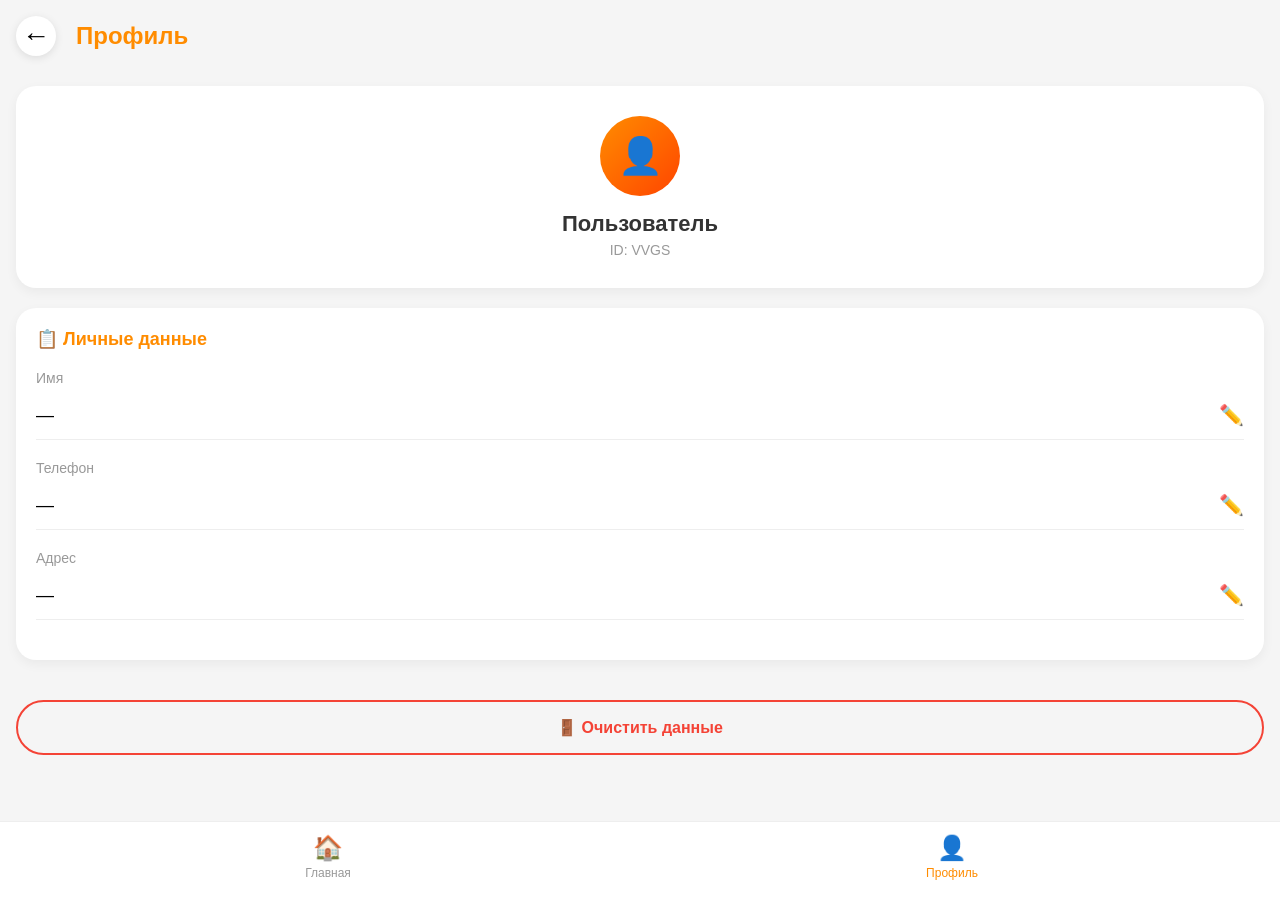
==== commit d119f3b6: "Update profile.html" ====
--- a/profile.html
+++ b/profile.html
@@ -10,21 +10,21 @@
             padding: 0;
             box-sizing: border-box;
         }
-        
+
         body {
             font-family: -apple-system, BlinkMacSystemFont, 'Segoe UI', Roboto, sans-serif;
             background: #f5f5f5;
             padding: 16px;
             padding-bottom: 80px;
         }
-        
+
         .header {
             display: flex;
             align-items: center;
             gap: 20px;
             margin-bottom: 30px;
         }
-        
+
         .back-button {
             font-size: 28px;
             cursor: pointer;
@@ -37,13 +37,13 @@
             border-radius: 50%;
             box-shadow: 0 2px 8px rgba(0,0,0,0.1);
         }
-        
+
         .header-title {
             font-size: 24px;
             font-weight: 600;
             color: #FF8C00;
         }
-        
+
         .profile-card {
             background: white;
             border-radius: 20px;
@@ -52,7 +52,7 @@
             margin-bottom: 20px;
             box-shadow: 0 4px 12px rgba(0,0,0,0.05);
         }
-        
+
         .avatar {
             width: 80px;
             height: 80px;
@@ -65,19 +65,19 @@
             color: white;
             margin: 0 auto 15px;
         }
-        
+
         .name {
             font-size: 22px;
             font-weight: 600;
             margin-bottom: 5px;
             color: #333;
         }
-        
+
         .id {
             color: #999;
             font-size: 14px;
         }
-        
+
         .section {
             background: white;
             border-radius: 20px;
@@ -85,24 +85,24 @@
             margin-bottom: 20px;
             box-shadow: 0 4px 12px rgba(0,0,0,0.05);
         }
-        
+
         .section-title {
             font-size: 18px;
             font-weight: 600;
             color: #FF8C00;
             margin-bottom: 20px;
         }
-        
+
         .field {
             margin-bottom: 20px;
         }
-        
+
         .field-label {
             font-size: 14px;
             color: #999;
             margin-bottom: 5px;
         }
-        
+
         .field-value {
             font-size: 18px;
             font-weight: 500;
@@ -113,16 +113,12 @@
             border-bottom: 1px solid #eee;
             cursor: pointer;
         }
-        
-        .field-value:active {
-            background: rgba(255,140,0,0.05);
-        }
-        
+
         .edit-icon {
             color: #FF8C00;
             font-size: 20px;
         }
-        
+
         .edit-form {
             display: none;
             margin-top: 15px;
@@ -130,11 +126,11 @@
             background: #f9f9f9;
             border-radius: 16px;
         }
-        
+
         .edit-form.active {
             display: block;
         }
-        
+
         input {
             width: 100%;
             padding: 15px;
@@ -143,12 +139,12 @@
             font-size: 16px;
             margin-bottom: 15px;
         }
-        
+
         input:focus {
             outline: none;
             border-color: #FF8C00;
         }
-        
+
         .save-btn {
             width: 100%;
             padding: 15px;
@@ -159,33 +155,8 @@
             font-size: 16px;
             font-weight: 600;
             cursor: pointer;
-            transition: all 0.2s;
-        }
-        
-        .save-btn:active {
-            transform: scale(0.98);
-        }
-        
-        .save-btn:disabled {
-            opacity: 0.5;
-            cursor: not-allowed;
-        }
-        
-        .success-message {
-            background: #4CAF50;
-            color: white;
-            padding: 10px;
-            border-radius: 8px;
-            text-align: center;
-            margin-top: 10px;
-            animation: fadeIn 0.3s;
-        }
-        
-        @keyframes fadeIn {
-            from { opacity: 0; transform: translateY(-10px); }
-            to { opacity: 1; transform: translateY(0); }
-        }
-        
+        }
+
         .bottom-nav {
             position: fixed;
             bottom: 0;
@@ -195,28 +166,26 @@
             display: flex;
             padding: 12px 16px 20px;
             border-top: 1px solid #eee;
-            box-shadow: 0 -2px 10px rgba(0,0,0,0.05);
-        }
-        
+        }
+
         .nav-item {
             flex: 1;
             text-align: center;
             color: #999;
-            text-decoration: none;
             font-size: 12px;
             cursor: pointer;
         }
-        
+
         .nav-item.active {
             color: #FF8C00;
         }
-        
+
         .nav-icon {
             font-size: 24px;
             display: block;
             margin-bottom: 4px;
         }
-        
+
         .logout-btn {
             width: 100%;
             padding: 16px;
@@ -228,18 +197,6 @@
             font-weight: 600;
             margin: 20px 0 30px;
             cursor: pointer;
-            transition: all 0.2s;
-        }
-        
-        .logout-btn:active {
-            background: rgba(244,67,54,0.1);
-            transform: scale(0.98);
-        }
-        
-        .loading {
-            text-align: center;
-            padding: 20px;
-            color: #999;
         }
     </style>
 </head>
@@ -266,7 +223,7 @@
                 <span class="edit-icon">✏️</span>
             </div>
             <div class="edit-form" id="editName">
-                <input type="text" id="inputName" placeholder="Введите имя" value="">
+                <input type="text" id="inputName" placeholder="Введите имя">
                 <button class="save-btn" onclick="saveField('name')">Сохранить</button>
             </div>
         </div>
@@ -279,7 +236,7 @@
                 <span class="edit-icon">✏️</span>
             </div>
             <div class="edit-form" id="editPhone">
-                <input type="tel" id="inputPhone" placeholder="+7 (999) 123-45-67" value="" oninput="formatPhone(this)">
+                <input type="tel" id="inputPhone" placeholder="+7 (999) 123-45-67">
                 <button class="save-btn" onclick="saveField('phone')">Сохранить</button>
             </div>
         </div>
@@ -292,19 +249,9 @@
                 <span class="edit-icon">✏️</span>
             </div>
             <div class="edit-form" id="editAddress">
-                <input type="text" id="inputAddress" placeholder="12, 3, 4, 567" value="">
+                <input type="text" id="inputAddress" placeholder="12, 3, 4, 567">
                 <button class="save-btn" onclick="saveField('address')">Сохранить</button>
             </div>
-        </div>
-    </div>
-
-    <div class="section">
-        <div class="section-title">ℹ️ О сервисе</div>
-        <div style="padding: 10px 0; color: #666; line-height: 1.6;">
-            📞 Поддержка: @ваш_админ<br><br>
-            ⏰ Будни: 20:00-23:30<br>
-            ⏰ Выходные: 19:00-01:00<br><br>
-            💰 1 пакет = 100₽, далее +25₽
         </div>
     </div>
 
@@ -316,10 +263,6 @@
         <div class="nav-item" onclick="window.location.href='index.html'">
             <span class="nav-icon">🏠</span>
             Главная
-        </div>
-        <div class="nav-item" onclick="window.location.href='orders.html'">
-            <span class="nav-icon">📋</span>
-            Заказы
         </div>
         <div class="nav-item active" onclick="window.location.href='profile.html'">
             <span class="nav-icon">👤</span>
@@ -328,43 +271,31 @@
     </div>
 
     <script>
-        // Данные пользователя
-        let userData = {
-            name: '',
-            phone: '',
-            address: '',
-            short_id: ''
-        };
-        
+        let userData = null;
         let editingField = null;
 
         // Загрузка при старте
         document.addEventListener('DOMContentLoaded', function() {
-            console.log('Страница загружена');
             loadUserData();
         });
 
         function loadUserData() {
-            console.log('Загрузка данных...');
-            
-            // Загружаем из localStorage
             const saved = localStorage.getItem('userProfile');
-            console.log('Сохраненные данные:', saved);
+            console.log('Загружаем из localStorage:', saved);
             
             if (saved) {
                 try {
                     userData = JSON.parse(saved);
-                    console.log('Данные загружены:', userData);
+                    console.log('Данные пользователя:', userData);
                 } catch (e) {
                     console.error('Ошибка парсинга:', e);
                     createNewUser();
                 }
             } else {
-                console.log('Нет сохраненных данных, создаем нового');
+                console.log('Нет данных, создаем нового');
                 createNewUser();
             }
             
-            // Обновляем интерфейс
             updateUI();
         }
 
@@ -388,97 +319,94 @@
         }
 
         function saveUserData() {
-            console.log('Сохраняем данные:', userData);
             localStorage.setItem('userProfile', JSON.stringify(userData));
+            console.log('Сохранено в localStorage:', userData);
         }
 
         function updateUI() {
-            console.log('Обновляем интерфейс с данными:', userData);
-            
-            // Обновляем отображение имени
-            const displayName = document.getElementById('displayName');
-            if (displayName) {
-                displayName.textContent = userData.name || 'Пользователь';
-            }
-            
-            // Обновляем ID
-            const displayId = document.getElementById('displayId');
-            if (displayId) {
-                displayId.textContent = userData.short_id ? `ID: ${userData.short_id}` : '';
+            if (!userData) return;
+            
+            // Обновляем шапку
+            document.getElementById('displayName').textContent = userData.name || 'Пользователь';
+            document.getElementById('displayId').textContent = userData.short_id ? `ID: ${userData.short_id}` : '';
+            
+            // Аватар
+            if (userData.name) {
+                const words = userData.name.split(' ');
+                let initials = '';
+                for (let i = 0; i < Math.min(2, words.length); i++) {
+                    if (words[i][0]) initials += words[i][0].toUpperCase();
+                }
+                document.getElementById('avatar').textContent = initials || '👤';
             }
             
             // Обновляем поля
-            const nameValue = document.getElementById('nameValue');
-            if (nameValue) {
-                nameValue.textContent = userData.name || '—';
-            }
-            
-            const phoneValue = document.getElementById('phoneValue');
-            if (phoneValue) {
-                phoneValue.textContent = userData.phone || '—';
-            }
-            
-            const addressValue = document.getElementById('addressValue');
-            if (addressValue) {
-                addressValue.textContent = userData.address || '—';
-            }
-            
-            // Аватар
-            const avatar = document.getElementById('avatar');
-            if (avatar) {
-                if (userData.name) {
-                    const words = userData.name.split(' ');
-                    let initials = '';
-                    for (let i = 0; i < Math.min(2, words.length); i++) {
-                        if (words[i][0]) initials += words[i][0].toUpperCase();
-                    }
-                    avatar.textContent = initials || '👤';
-                } else {
-                    avatar.textContent = '👤';
-                }
-            }
+            document.getElementById('nameValue').textContent = userData.name || '—';
+            document.getElementById('phoneValue').textContent = userData.phone || '—';
+            document.getElementById('addressValue').textContent = userData.address || '—';
             
             // Заполняем поля ввода
-            const inputName = document.getElementById('inputName');
-            if (inputName) {
-                inputName.value = userData.name || '';
-            }
-            
-            const inputPhone = document.getElementById('inputPhone');
-            if (inputPhone) {
-                inputPhone.value = userData.phone || '';
-            }
-            
-            const inputAddress = document.getElementById('inputAddress');
-            if (inputAddress) {
-                inputAddress.value = userData.address || '';
-            }
+            document.getElementById('inputName').value = userData.name || '';
+            document.getElementById('inputPhone').value = userData.phone || '';
+            document.getElementById('inputAddress').value = userData.address || '';
         }
 
         function editField(field) {
-            console.log('Редактирование поля:', field);
-            
-            // Закрываем предыдущее открытое поле
             if (editingField) {
-                const prevField = document.getElementById(`edit${capitalize(editingField)}`);
-                if (prevField) {
-                    prevField.classList.remove('active');
-                }
+                document.getElementById(`edit${capitalize(editingField)}`).classList.remove('active');
             }
             
             editingField = field;
-            const editForm = document.getElementById(`edit${capitalize(field)}`);
-            if (editForm) {
-                editForm.classList.add('active');
-            }
+            document.getElementById(`edit${capitalize(field)}`).classList.add('active');
         }
 
         function capitalize(str) {
             return str.charAt(0).toUpperCase() + str.slice(1);
         }
 
-        function formatPhone(input) {
-            let value = input.value.replace(/\D/g, '');
+        function saveField(field) {
+            const input = document.getElementById(`input${capitalize(field)}`);
+            const newValue = input.value.trim();
+            
+            // Валидация
+            if (field === 'name' && newValue.length < 2 && newValue.length > 0) {
+                alert('Имя должно содержать минимум 2 символа');
+                return;
+            }
+            
+            if (field === 'phone' && newValue) {
+                const digits = newValue.replace(/\D/g, '');
+                if (digits.length < 10) {
+                    alert('Телефон должен содержать 10-11 цифр');
+                    return;
+                }
+            }
+            
+            // Сохраняем
+            userData[field] = newValue;
+            saveUserData();
+            updateUI();
+            
+            // Закрываем форму
+            document.getElementById(`edit${capitalize(field)}`).classList.remove('active');
+            editingField = null;
+            
+            // Показываем сообщение
+            alert('✅ Сохранено!');
+        }
+
+        function logout() {
+            if (confirm('Очистить все данные?')) {
+                localStorage.removeItem('userProfile');
+                createNewUser();
+                updateUI();
+                alert('✅ Данные очищены');
+            }
+        }
+
+        // Форматирование телефона (опционально)
+        document.getElementById('inputPhone').addEventListener('input', function(e) {
+            let value = e.target.value.replace(/\D/g, '');
             if (value.length > 0) {
                 if (value.length <= 1) {
                     value = '+7';
@@ -491,72 +419,8 @@
                 } else {
                     value = '+7 (' + value.slice(1, 4) + ') ' + value.slice(4, 7) + '-' + value.slice(7, 9) + '-' + value.slice(9, 11);
                 }
-                input.value = value;
-            }
-        }
-
-        function saveField(field) {
-            console.log('Сохранение поля:', field);
-            
-            const input = document.getElementById(`input${capitalize(field)}`);
-            if (!input) {
-                console.error('Поле ввода не найдено');
-                return;
-            }
-            
-            const newValue = input.value.trim();
-            const button = event.target;
-            
-            // Валидация
-            if (field === 'name' && newValue.length < 2 && newValue.length > 0) {
-                alert('Имя должно содержать минимум 2 символа');
-                return;
-            }
-            
-            if (field === 'phone' && newValue) {
-                const digits = newValue.replace(/\D/g, '');
-                if (digits.length < 10) {
-                    alert('Телефон должен содержать 10-11 цифр');
-                    return;
-                }
-            }
-            
-            // Сохраняем данные
-            userData[field] = newValue;
-            saveUserData();
-            updateUI();
-            
-            // Показываем успех на кнопке
-            const originalText = button.textContent;
-            button.textContent = '✅ Готово!';
-            button.style.background = '#4CAF50';
-            
-            // Закрываем форму через 500 мс
-            setTimeout(() => {
-                const editForm = document.getElementById(`edit${capitalize(field)}`);
-                if (editForm) {
-                    editForm.classList.remove('active');
-                }
-                editingField = null;
-                
-                // Восстанавливаем кнопку
-                button.textContent = originalText;
-                button.style.background = '#FF8C00';
-            }, 500);
-        }
-
-        function logout() {
-            if (confirm('Очистить все данные?')) {
-                localStorage.removeItem('userProfile');
-                createNewUser();
-                updateUI();
-                alert('✅ Данные очищены');
-            }
-        }
-
-        // Для отладки - смотрим что в localStorage при загрузке
-        window.addEventListener('load', function() {
-            console.log('Все данные в localStorage:', localStorage);
+                e.target.value = value;
+            }
         });
     </script>
 </body>
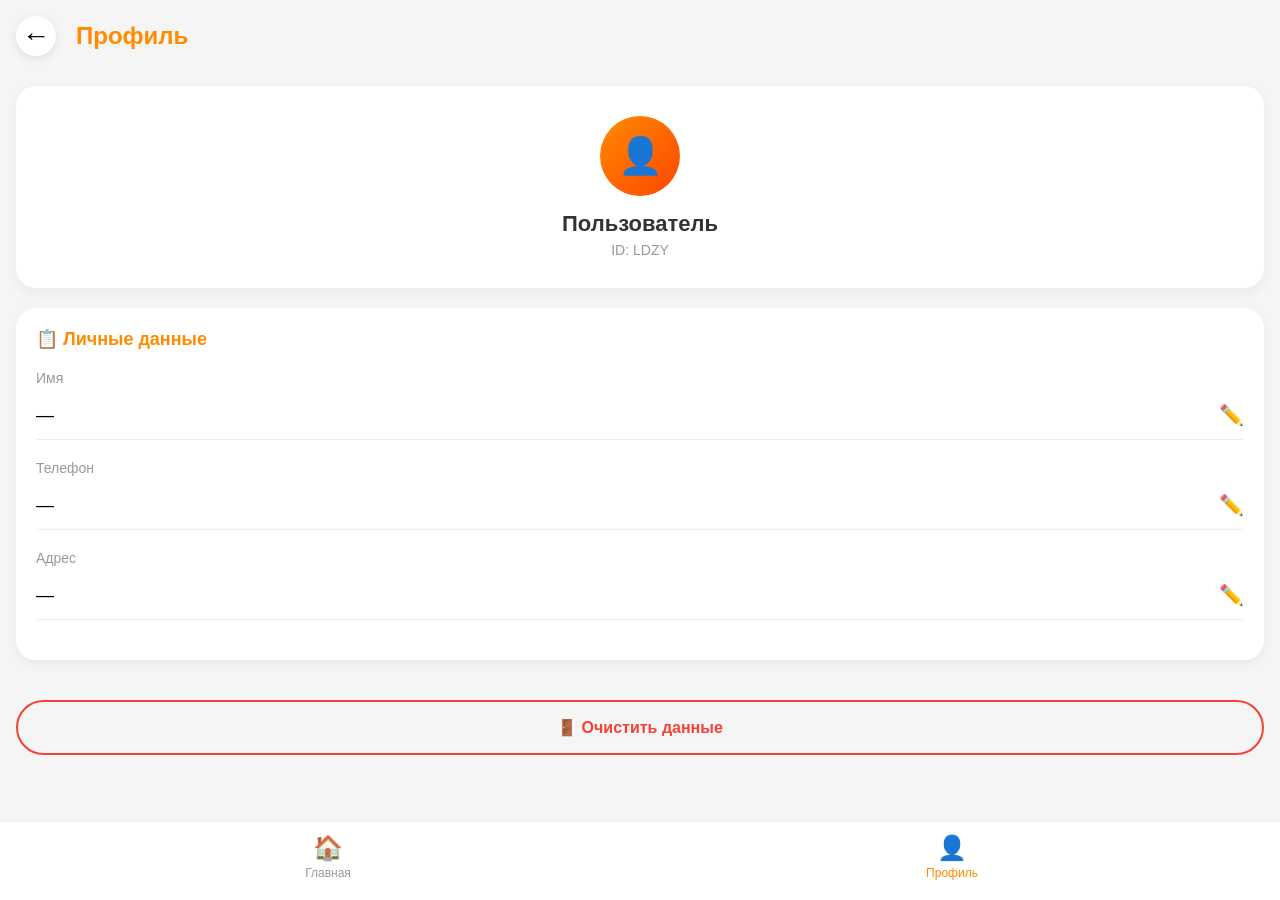
==== commit 4a0b3a50: "Update profile.html" ====
--- a/profile.html
+++ b/profile.html
@@ -4,6 +4,12 @@
     <meta charset="UTF-8">
     <meta name="viewport" content="width=device-width, initial-scale=1.0, maximum-scale=1.0, user-scalable=no">
     <title>Профиль - УНЧ</title>
+    
+    <!-- Мета-теги для iOS -->
+    <meta name="apple-mobile-web-app-capable" content="yes">
+    <meta name="apple-mobile-web-app-status-bar-style" content="black-translucent">
+    <meta name="apple-mobile-web-app-title" content="УНЧ">
+    
     <style>
         * {
             margin: 0;
@@ -274,25 +280,20 @@
         let userData = null;
         let editingField = null;
 
-        // Загрузка при старте
         document.addEventListener('DOMContentLoaded', function() {
             loadUserData();
         });
 
         function loadUserData() {
             const saved = localStorage.getItem('userProfile');
-            console.log('Загружаем из localStorage:', saved);
             
             if (saved) {
                 try {
                     userData = JSON.parse(saved);
-                    console.log('Данные пользователя:', userData);
                 } catch (e) {
-                    console.error('Ошибка парсинга:', e);
                     createNewUser();
                 }
             } else {
-                console.log('Нет данных, создаем нового');
                 createNewUser();
             }
             
@@ -320,17 +321,14 @@
 
         function saveUserData() {
             localStorage.setItem('userProfile', JSON.stringify(userData));
-            console.log('Сохранено в localStorage:', userData);
         }
 
         function updateUI() {
             if (!userData) return;
             
-            // Обновляем шапку
             document.getElementById('displayName').textContent = userData.name || 'Пользователь';
             document.getElementById('displayId').textContent = userData.short_id ? `ID: ${userData.short_id}` : '';
             
-            // Аватар
             if (userData.name) {
                 const words = userData.name.split(' ');
                 let initials = '';
@@ -340,12 +338,10 @@
                 document.getElementById('avatar').textContent = initials || '👤';
             }
             
-            // Обновляем поля
             document.getElementById('nameValue').textContent = userData.name || '—';
             document.getElementById('phoneValue').textContent = userData.phone || '—';
             document.getElementById('addressValue').textContent = userData.address || '—';
             
-            // Заполняем поля ввода
             document.getElementById('inputName').value = userData.name || '';
             document.getElementById('inputPhone').value = userData.phone || '';
             document.getElementById('inputAddress').value = userData.address || '';
@@ -368,30 +364,18 @@
             const input = document.getElementById(`input${capitalize(field)}`);
             const newValue = input.value.trim();
             
-            // Валидация
             if (field === 'name' && newValue.length < 2 && newValue.length > 0) {
                 alert('Имя должно содержать минимум 2 символа');
                 return;
             }
             
-            if (field === 'phone' && newValue) {
-                const digits = newValue.replace(/\D/g, '');
-                if (digits.length < 10) {
-                    alert('Телефон должен содержать 10-11 цифр');
-                    return;
-                }
-            }
-            
-            // Сохраняем
             userData[field] = newValue;
             saveUserData();
             updateUI();
             
-            // Закрываем форму
             document.getElementById(`edit${capitalize(field)}`).classList.remove('active');
             editingField = null;
             
-            // Показываем сообщение
             alert('✅ Сохранено!');
         }
 
@@ -403,25 +387,6 @@
                 alert('✅ Данные очищены');
             }
         }
-
-        // Форматирование телефона (опционально)
-        document.getElementById('inputPhone').addEventListener('input', function(e) {
-            let value = e.target.value.replace(/\D/g, '');
-            if (value.length > 0) {
-                if (value.length <= 1) {
-                    value = '+7';
-                } else if (value.length <= 4) {
-                    value = '+7 (' + value.slice(1, 4);
-                } else if (value.length <= 7) {
-                    value = '+7 (' + value.slice(1, 4) + ') ' + value.slice(4, 7);
-                } else if (value.length <= 9) {
-                    value = '+7 (' + value.slice(1, 4) + ') ' + value.slice(4, 7) + '-' + value.slice(7, 9);
-                } else {
-                    value = '+7 (' + value.slice(1, 4) + ') ' + value.slice(4, 7) + '-' + value.slice(7, 9) + '-' + value.slice(9, 11);
-                }
-                e.target.value = value;
-            }
-        });
     </script>
 </body>
 </html>
